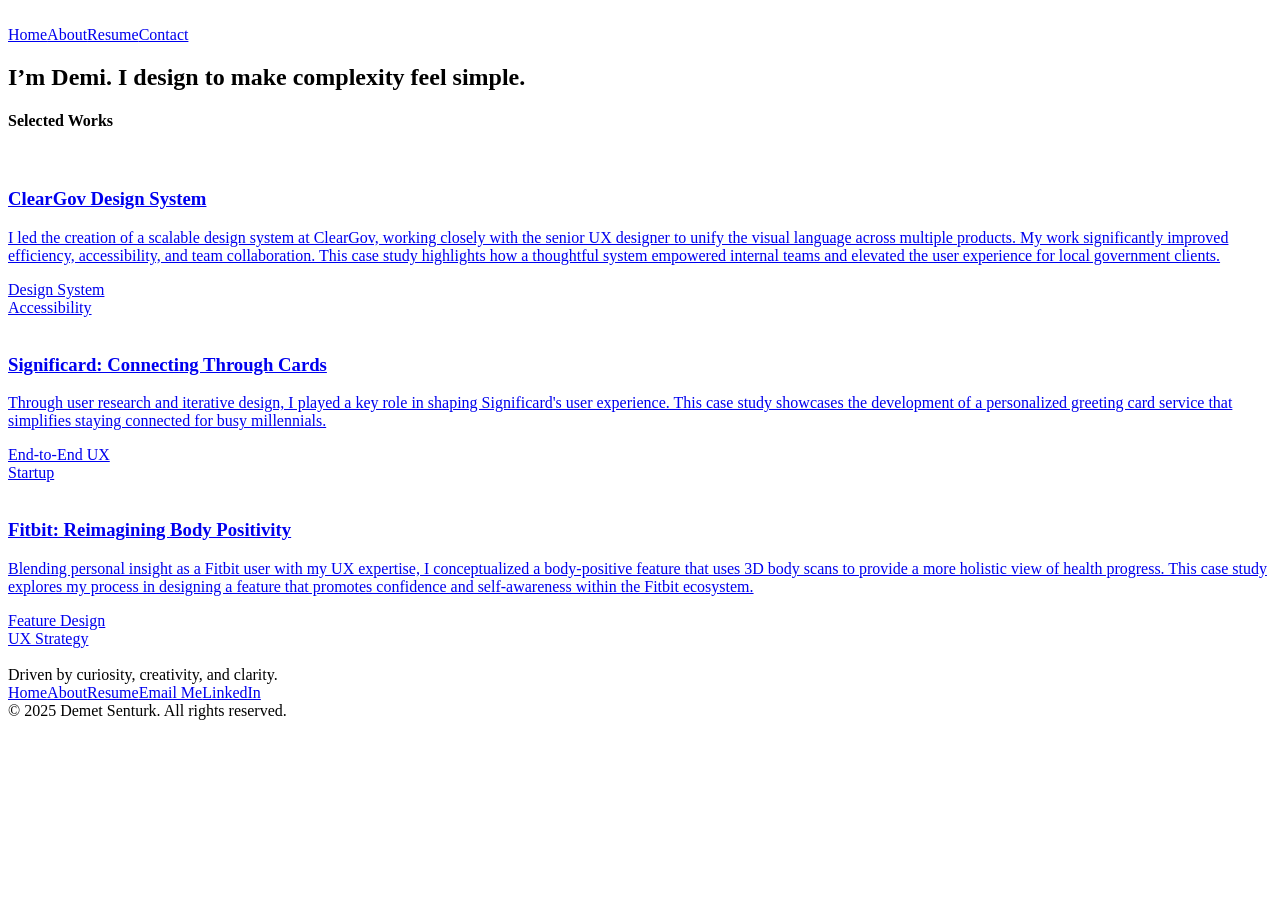
==== index.html @ 256a2747 "Add portfolio snapshot: index.html" ====
<!DOCTYPE html><!-- Last Published: Wed Aug 19 2026 21:52:26 GMT+0000 (Coordinated Universal Time) --><html data-wf-domain="www.demetsenturk.com" data-wf-page="66b943aa4126ee57e239d4a7" data-wf-site="66b943aa4126ee57e239d4a1"><head><meta charset="utf-8"/><link href="https://cdn.prod.website-files.com" rel="preconnect" crossorigin="anonymous"/><title>Demet Şentürk Larson</title><meta content="width=device-width, initial-scale=1" name="viewport"/><link href="https://cdn.prod.website-files.com/66b943aa4126ee57e239d4a1/css/demets-portfolio.webflow.shared.ddf93c09e.css" rel="stylesheet" type="text/css" integrity="sha384-3fk8Ce6UWEafJBMLkoInh1G9GXRKVi+tCqeckOFHGw0lxrvxKEciZpZtups+Lj/d" crossorigin="anonymous"/><link href="https://fonts.googleapis.com" rel="preconnect"/><link href="https://fonts.gstatic.com" rel="preconnect" crossorigin="anonymous"/><script src="https://ajax.googleapis.com/ajax/libs/webfont/1.6.26/webfont.js" type="text/javascript"></script><script type="text/javascript">WebFont.load({  google: {    families: ["Inter:300,400,500,600,700","Poppins:300,400,500,600,700"]  }});</script><script type="text/javascript">!function(o,c){var n=c.documentElement,t=" w-mod-";n.className+=t+"js",("ontouchstart"in o||o.DocumentTouch&&c instanceof DocumentTouch)&&(n.className+=t+"touch")}(window,document);</script><link href="https://cdn.prod.website-files.com/66b943aa4126ee57e239d4a1/68338636b5f30f1555f22169_favicon.svg" rel="shortcut icon" type="image/x-icon"/><link href="https://cdn.prod.website-files.com/66b943aa4126ee57e239d4a1/68482ac55f8d980998641155_webclip.svg" rel="apple-touch-icon"/></head><body><div data-animation="default" data-collapse="medium" data-duration="400" data-easing="ease" data-easing2="ease" role="banner" class="navbar w-nav"><div class="container navbar w-container"><a href="index.html" aria-current="page" class="brand w-nav-brand w--current"><img src="https://cdn.prod.website-files.com/66b943aa4126ee57e239d4a1/6831bd3e1b9b50ca9cbf24c8_logo.svg" loading="lazy" width="184" alt="" class="image-8"/></a><nav role="navigation" class="nav-menu w-nav-menu"><a href="index.html" aria-current="page" class="nav-link w-nav-link w--current">Home</a><a href="about-copy.html" class="nav-link w-nav-link">About</a><a href="https://cdn.prod.website-files.com/66b943aa4126ee57e239d4a1/68d553a8bcdb8ab0337ce8e2_DS%20Sept%20Resume%20(1).pdf" data-w-id="90046d95-818b-fc50-2798-cec4e68c316b" target="_blank" class="nav-link w-nav-link">Resume</a><a href="mailto:uxdemet@gmail.com" class="nav-link w-nav-link">Contact</a></nav><div class="menu-button w-nav-button"><div class="icon w-icon-nav-menu"></div></div></div></div><section class="section hero"><div class="w-layout-blockcontainer container w-container"><h1 class="heading">I’m Demi. I design to make complexity feel simple.</h1></div></section><section class="section"><div class="w-layout-blockcontainer container w-container"><h4 class="h4">Selected Works</h4></div><div class="w-layout-blockcontainer container w-container"><a href="cleargov-design-system.html" class="case-study-container w-inline-block"><img src="https://cdn.prod.website-files.com/66b943aa4126ee57e239d4a1/67a7a52e3b30b4a18ad9ec45_cleargovthumbnail.png" loading="lazy" width="459" sizes="(max-width: 479px) 100vw, 459px" alt="" srcset="https://cdn.prod.website-files.com/66b943aa4126ee57e239d4a1/67a7a52e3b30b4a18ad9ec45_cleargovthumbnail-p-500.png 500w, https://cdn.prod.website-files.com/66b943aa4126ee57e239d4a1/67a7a52e3b30b4a18ad9ec45_cleargovthumbnail-p-800.png 800w, https://cdn.prod.website-files.com/66b943aa4126ee57e239d4a1/67a7a52e3b30b4a18ad9ec45_cleargovthumbnail-p-1080.png 1080w, https://cdn.prod.website-files.com/66b943aa4126ee57e239d4a1/67a7a52e3b30b4a18ad9ec45_cleargovthumbnail-p-1600.png 1600w, https://cdn.prod.website-files.com/66b943aa4126ee57e239d4a1/67a7a52e3b30b4a18ad9ec45_cleargovthumbnail.png 1762w" class="image"/><div class="w-layout-blockcontainer case-study-text-container w-container"><h3 class="h3">ClearGov Design System</h3><p class="paragraph landing">I led the creation of a scalable design system at ClearGov, working closely with the senior UX designer to unify the visual language across multiple products. My work significantly improved efficiency, accessibility, and team collaboration. This case study highlights how a thoughtful system empowered internal teams and elevated the user experience for local government clients.</p><div class="w-layout-blockcontainer tag-container w-container"><div class="tag design-system">Design System</div><div class="tag accessibility">Accessibility</div></div></div></a></div><div class="w-layout-blockcontainer container w-container"><a href="significard.html" class="case-study-container w-inline-block"><img class="image" src="https://cdn.prod.website-files.com/66b943aa4126ee57e239d4a1/67a7a7f68edbe3b54d4e50fd_significard%20thumbnail.png" width="391" alt="" sizes="(max-width: 479px) 100vw, 391px" loading="lazy" srcset="https://cdn.prod.website-files.com/66b943aa4126ee57e239d4a1/67a7a7f68edbe3b54d4e50fd_significard%20thumbnail-p-500.png 500w, https://cdn.prod.website-files.com/66b943aa4126ee57e239d4a1/67a7a7f68edbe3b54d4e50fd_significard%20thumbnail-p-800.png 800w, https://cdn.prod.website-files.com/66b943aa4126ee57e239d4a1/67a7a7f68edbe3b54d4e50fd_significard%20thumbnail-p-1080.png 1080w, https://cdn.prod.website-files.com/66b943aa4126ee57e239d4a1/67a7a7f68edbe3b54d4e50fd_significard%20thumbnail-p-1600.png 1600w, https://cdn.prod.website-files.com/66b943aa4126ee57e239d4a1/67a7a7f68edbe3b54d4e50fd_significard%20thumbnail.png 1762w"/><div class="w-layout-blockcontainer case-study-text-container w-container"><h3 class="h3">Significard: Connecting Through Cards</h3><p class="paragraph landing">Through user research and iterative design, I played a key role in shaping Significard&#x27;s user experience. This case study showcases the development of a personalized greeting card service that simplifies staying connected for busy millennials.</p><div class="w-layout-blockcontainer tag-container w-container"><div class="tag end-to-end">End-to-End UX</div><div class="tag startup">Startup</div></div></div></a></div><div class="w-layout-blockcontainer container w-container"><a href="fitbit.html" class="case-study-container w-inline-block"><img src="https://cdn.prod.website-files.com/66b943aa4126ee57e239d4a1/67a7a7f5b1211c4e5de925d4_fitbit%20thumbnail.png" loading="lazy" width="373" sizes="(max-width: 479px) 100vw, 373px" alt="" srcset="https://cdn.prod.website-files.com/66b943aa4126ee57e239d4a1/67a7a7f5b1211c4e5de925d4_fitbit%20thumbnail-p-500.png 500w, https://cdn.prod.website-files.com/66b943aa4126ee57e239d4a1/67a7a7f5b1211c4e5de925d4_fitbit%20thumbnail-p-800.png 800w, https://cdn.prod.website-files.com/66b943aa4126ee57e239d4a1/67a7a7f5b1211c4e5de925d4_fitbit%20thumbnail-p-1080.png 1080w, https://cdn.prod.website-files.com/66b943aa4126ee57e239d4a1/67a7a7f5b1211c4e5de925d4_fitbit%20thumbnail-p-1600.png 1600w, https://cdn.prod.website-files.com/66b943aa4126ee57e239d4a1/67a7a7f5b1211c4e5de925d4_fitbit%20thumbnail.png 1762w" class="image"/><div class="w-layout-blockcontainer case-study-text-container w-container"><h3 class="h3">Fitbit: Reimagining Body Positivity</h3><p class="paragraph landing">Blending personal insight as a Fitbit user with my UX expertise, I conceptualized a body-positive feature that uses 3D body scans to provide a more holistic view of health progress. This case study explores my process in designing a feature that promotes confidence and self-awareness within the Fitbit ecosystem.</p><div class="w-layout-blockcontainer tag-container w-container"><div class="tag feature-design">Feature Design</div><div class="tag ux-strategy">UX Strategy</div></div></div></a></div></section><section class="footer"><div class="w-layout-blockcontainer container w-container"><div class="w-layout-blockcontainer footer-container w-container"><div class="w-layout-blockcontainer blurb w-container"><img src="https://cdn.prod.website-files.com/66b943aa4126ee57e239d4a1/66be5fd8cb3d9194c274fd57_DEMET%20S%CC%A7ENTU%CC%88RK.svg" loading="lazy" alt="" class="image-2"/></div></div><div class="text-block-6">Driven by curiosity, creativity, and clarity.</div><div class="w-layout-blockcontainer all-rights-reserved-container w-container"><div class="w-layout-blockcontainer link-container w-container"><a href="index.html" aria-current="page" class="footer-link w--current">Home</a><a href="about-copy.html" class="footer-link">About</a><a href="https://drive.google.com/file/d/1F6TLCjB-dOoDtXdV5XCMhqWifZvKCyQM/view" class="footer-link">Resume</a><a href="mailto:larsenturk@gmail.com" class="footer-link">Email Me</a><a href="https://www.linkedin.com/in/demetsentvrk/" target="_blank" class="footer-link">LinkedIn</a></div><div class="text-block-2">© 2025 Demet Senturk. All rights reserved.</div></div></div></section><script src="https://d3e54v103j8qbb.cloudfront.net/js/jquery-3.5.1.min.dc5e7f18c8.js?site=66b943aa4126ee57e239d4a1" type="text/javascript" integrity="sha256-9/aliU8dGd2tb6OSsuzixeV4y/faTqgFtohetphbbj0=" crossorigin="anonymous"></script><script src="https://cdn.prod.website-files.com/66b943aa4126ee57e239d4a1/js/webflow.schunk.36b8fb49256177c8.js" type="text/javascript" integrity="sha384-4abIlA5/v7XaW1HMXKBgnUuhnjBYJ/Z9C1OSg4OhmVw9O3QeHJ/qJqFBERCDPv7G" crossorigin="anonymous"></script><script src="https://cdn.prod.website-files.com/66b943aa4126ee57e239d4a1/js/webflow.schunk.43666a3033c4217a.js" type="text/javascript" integrity="sha384-5JCW52ASTevCslVIBDC1yMYu48RFBLFesk4WtMGursEkdeoHSE8wnVepJNi3j7om" crossorigin="anonymous"></script><script src="https://cdn.prod.website-files.com/66b943aa4126ee57e239d4a1/js/webflow.4ac485bf.9589ea8fd062a46a.js" type="text/javascript" integrity="sha384-8wDLzqZ4f9osY8WRPOQ1OLV5rz3qVqtoOwT5nn+9OqPQZmNUC/AF/cuGgaIOslzx" crossorigin="anonymous"></script></body></html>
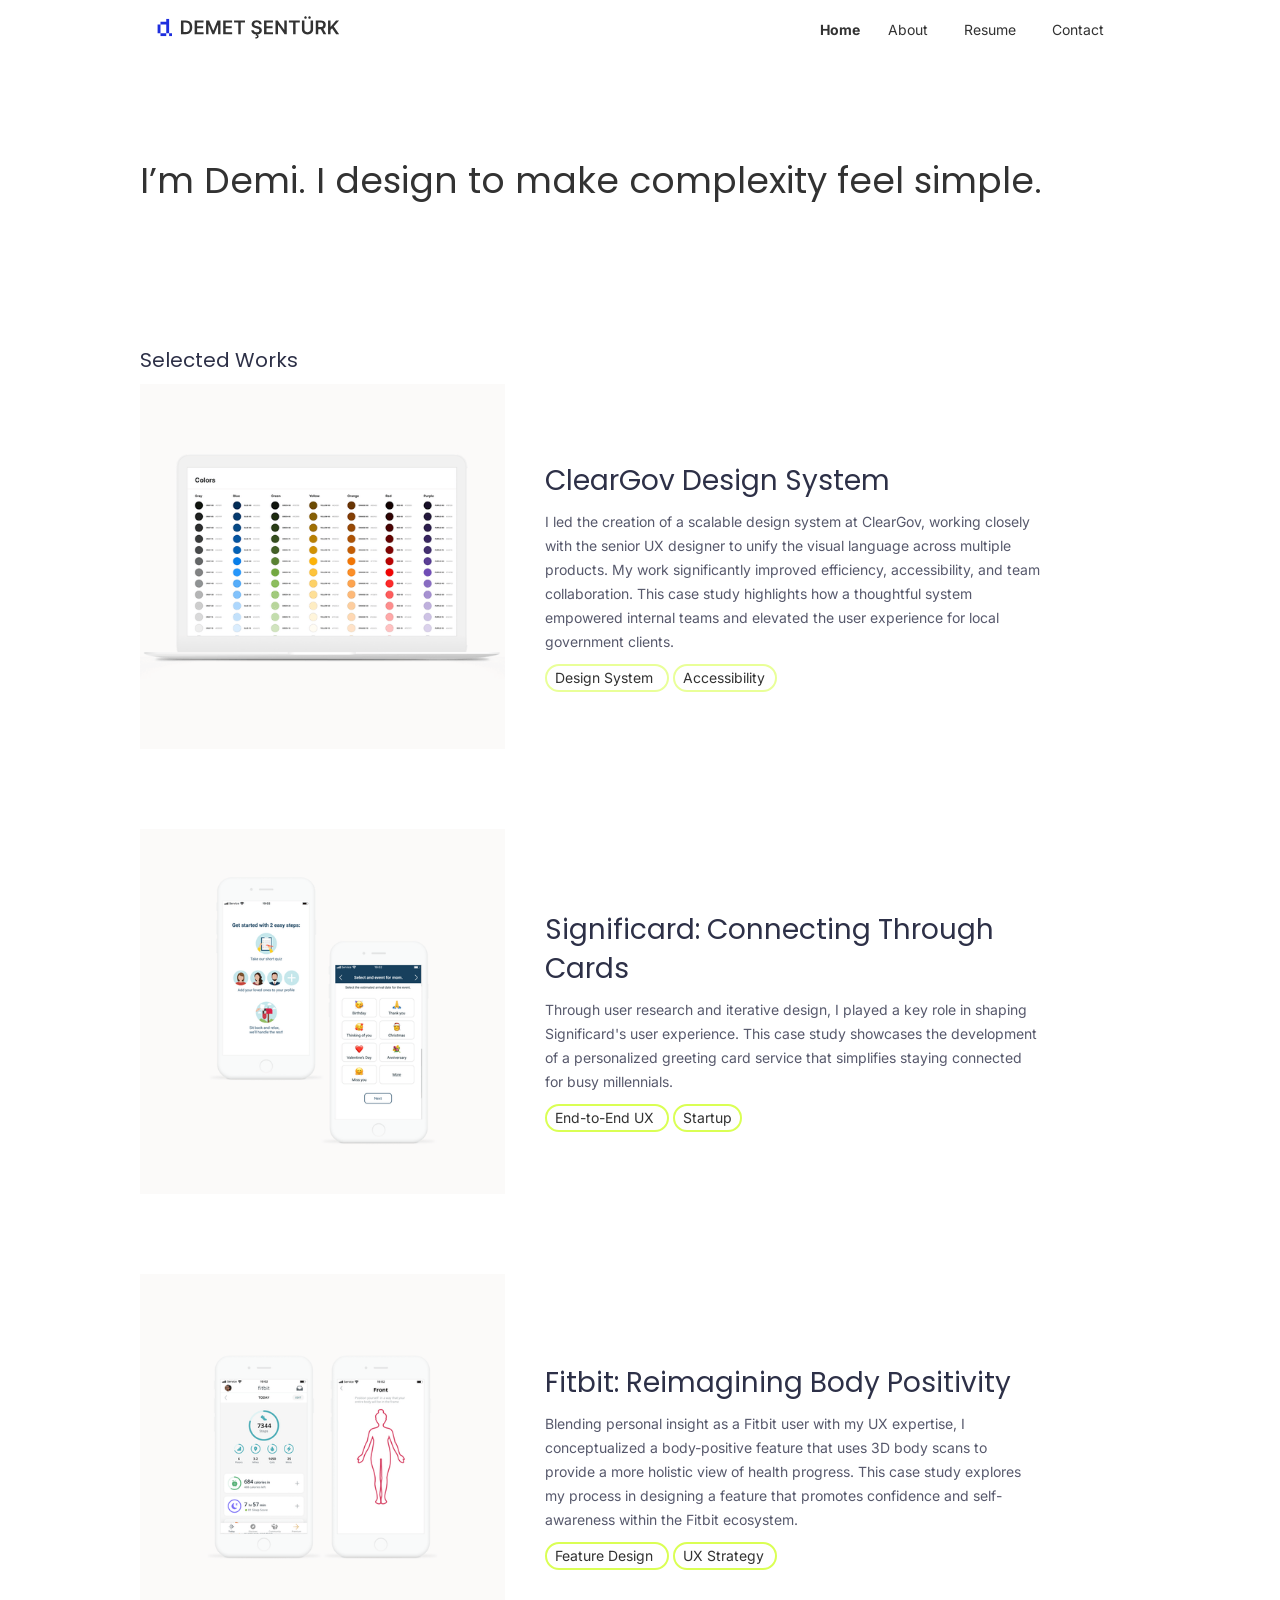
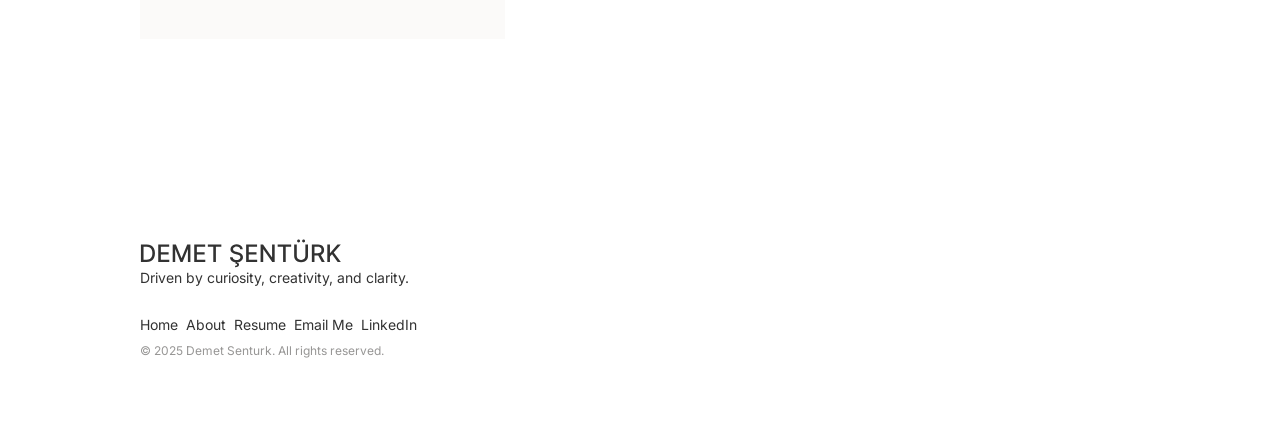
==== commit 1f660cac: "Store portfolio assets in repository" ====
--- a/index.html
+++ b/index.html
@@ -1 +1 @@
-<!DOCTYPE html><!-- Last Published: Wed Aug 19 2026 21:52:26 GMT+0000 (Coordinated Universal Time) --><html data-wf-domain="www.demetsenturk.com" data-wf-page="66b943aa4126ee57e239d4a7" data-wf-site="66b943aa4126ee57e239d4a1"><head><meta charset="utf-8"/><link href="https://cdn.prod.website-files.com" rel="preconnect" crossorigin="anonymous"/><title>Demet Şentürk Larson</title><meta content="width=device-width, initial-scale=1" name="viewport"/><link href="https://cdn.prod.website-files.com/66b943aa4126ee57e239d4a1/css/demets-portfolio.webflow.shared.ddf93c09e.css" rel="stylesheet" type="text/css" integrity="sha384-3fk8Ce6UWEafJBMLkoInh1G9GXRKVi+tCqeckOFHGw0lxrvxKEciZpZtups+Lj/d" crossorigin="anonymous"/><link href="https://fonts.googleapis.com" rel="preconnect"/><link href="https://fonts.gstatic.com" rel="preconnect" crossorigin="anonymous"/><script src="https://ajax.googleapis.com/ajax/libs/webfont/1.6.26/webfont.js" type="text/javascript"></script><script type="text/javascript">WebFont.load({  google: {    families: ["Inter:300,400,500,600,700","Poppins:300,400,500,600,700"]  }});</script><script type="text/javascript">!function(o,c){var n=c.documentElement,t=" w-mod-";n.className+=t+"js",("ontouchstart"in o||o.DocumentTouch&&c instanceof DocumentTouch)&&(n.className+=t+"touch")}(window,document);</script><link href="https://cdn.prod.website-files.com/66b943aa4126ee57e239d4a1/68338636b5f30f1555f22169_favicon.svg" rel="shortcut icon" type="image/x-icon"/><link href="https://cdn.prod.website-files.com/66b943aa4126ee57e239d4a1/68482ac55f8d980998641155_webclip.svg" rel="apple-touch-icon"/></head><body><div data-animation="default" data-collapse="medium" data-duration="400" data-easing="ease" data-easing2="ease" role="banner" class="navbar w-nav"><div class="container navbar w-container"><a href="index.html" aria-current="page" class="brand w-nav-brand w--current"><img src="https://cdn.prod.website-files.com/66b943aa4126ee57e239d4a1/6831bd3e1b9b50ca9cbf24c8_logo.svg" loading="lazy" width="184" alt="" class="image-8"/></a><nav role="navigation" class="nav-menu w-nav-menu"><a href="index.html" aria-current="page" class="nav-link w-nav-link w--current">Home</a><a href="about-copy.html" class="nav-link w-nav-link">About</a><a href="https://cdn.prod.website-files.com/66b943aa4126ee57e239d4a1/68d553a8bcdb8ab0337ce8e2_DS%20Sept%20Resume%20(1).pdf" data-w-id="90046d95-818b-fc50-2798-cec4e68c316b" target="_blank" class="nav-link w-nav-link">Resume</a><a href="mailto:uxdemet@gmail.com" class="nav-link w-nav-link">Contact</a></nav><div class="menu-button w-nav-button"><div class="icon w-icon-nav-menu"></div></div></div></div><section class="section hero"><div class="w-layout-blockcontainer container w-container"><h1 class="heading">I’m Demi. I design to make complexity feel simple.</h1></div></section><section class="section"><div class="w-layout-blockcontainer container w-container"><h4 class="h4">Selected Works</h4></div><div class="w-layout-blockcontainer container w-container"><a href="cleargov-design-system.html" class="case-study-container w-inline-block"><img src="https://cdn.prod.website-files.com/66b943aa4126ee57e239d4a1/67a7a52e3b30b4a18ad9ec45_cleargovthumbnail.png" loading="lazy" width="459" sizes="(max-width: 479px) 100vw, 459px" alt="" srcset="https://cdn.prod.website-files.com/66b943aa4126ee57e239d4a1/67a7a52e3b30b4a18ad9ec45_cleargovthumbnail-p-500.png 500w, https://cdn.prod.website-files.com/66b943aa4126ee57e239d4a1/67a7a52e3b30b4a18ad9ec45_cleargovthumbnail-p-800.png 800w, https://cdn.prod.website-files.com/66b943aa4126ee57e239d4a1/67a7a52e3b30b4a18ad9ec45_cleargovthumbnail-p-1080.png 1080w, https://cdn.prod.website-files.com/66b943aa4126ee57e239d4a1/67a7a52e3b30b4a18ad9ec45_cleargovthumbnail-p-1600.png 1600w, https://cdn.prod.website-files.com/66b943aa4126ee57e239d4a1/67a7a52e3b30b4a18ad9ec45_cleargovthumbnail.png 1762w" class="image"/><div class="w-layout-blockcontainer case-study-text-container w-container"><h3 class="h3">ClearGov Design System</h3><p class="paragraph landing">I led the creation of a scalable design system at ClearGov, working closely with the senior UX designer to unify the visual language across multiple products. My work significantly improved efficiency, accessibility, and team collaboration. This case study highlights how a thoughtful system empowered internal teams and elevated the user experience for local government clients.</p><div class="w-layout-blockcontainer tag-container w-container"><div class="tag design-system">Design System</div><div class="tag accessibility">Accessibility</div></div></div></a></div><div class="w-layout-blockcontainer container w-container"><a href="significard.html" class="case-study-container w-inline-block"><img class="image" src="https://cdn.prod.website-files.com/66b943aa4126ee57e239d4a1/67a7a7f68edbe3b54d4e50fd_significard%20thumbnail.png" width="391" alt="" sizes="(max-width: 479px) 100vw, 391px" loading="lazy" srcset="https://cdn.prod.website-files.com/66b943aa4126ee57e239d4a1/67a7a7f68edbe3b54d4e50fd_significard%20thumbnail-p-500.png 500w, https://cdn.prod.website-files.com/66b943aa4126ee57e239d4a1/67a7a7f68edbe3b54d4e50fd_significard%20thumbnail-p-800.png 800w, https://cdn.prod.website-files.com/66b943aa4126ee57e239d4a1/67a7a7f68edbe3b54d4e50fd_significard%20thumbnail-p-1080.png 1080w, https://cdn.prod.website-files.com/66b943aa4126ee57e239d4a1/67a7a7f68edbe3b54d4e50fd_significard%20thumbnail-p-1600.png 1600w, https://cdn.prod.website-files.com/66b943aa4126ee57e239d4a1/67a7a7f68edbe3b54d4e50fd_significard%20thumbnail.png 1762w"/><div class="w-layout-blockcontainer case-study-text-container w-container"><h3 class="h3">Significard: Connecting Through Cards</h3><p class="paragraph landing">Through user research and iterative design, I played a key role in shaping Significard&#x27;s user experience. This case study showcases the development of a personalized greeting card service that simplifies staying connected for busy millennials.</p><div class="w-layout-blockcontainer tag-container w-container"><div class="tag end-to-end">End-to-End UX</div><div class="tag startup">Startup</div></div></div></a></div><div class="w-layout-blockcontainer container w-container"><a href="fitbit.html" class="case-study-container w-inline-block"><img src="https://cdn.prod.website-files.com/66b943aa4126ee57e239d4a1/67a7a7f5b1211c4e5de925d4_fitbit%20thumbnail.png" loading="lazy" width="373" sizes="(max-width: 479px) 100vw, 373px" alt="" srcset="https://cdn.prod.website-files.com/66b943aa4126ee57e239d4a1/67a7a7f5b1211c4e5de925d4_fitbit%20thumbnail-p-500.png 500w, https://cdn.prod.website-files.com/66b943aa4126ee57e239d4a1/67a7a7f5b1211c4e5de925d4_fitbit%20thumbnail-p-800.png 800w, https://cdn.prod.website-files.com/66b943aa4126ee57e239d4a1/67a7a7f5b1211c4e5de925d4_fitbit%20thumbnail-p-1080.png 1080w, https://cdn.prod.website-files.com/66b943aa4126ee57e239d4a1/67a7a7f5b1211c4e5de925d4_fitbit%20thumbnail-p-1600.png 1600w, https://cdn.prod.website-files.com/66b943aa4126ee57e239d4a1/67a7a7f5b1211c4e5de925d4_fitbit%20thumbnail.png 1762w" class="image"/><div class="w-layout-blockcontainer case-study-text-container w-container"><h3 class="h3">Fitbit: Reimagining Body Positivity</h3><p class="paragraph landing">Blending personal insight as a Fitbit user with my UX expertise, I conceptualized a body-positive feature that uses 3D body scans to provide a more holistic view of health progress. This case study explores my process in designing a feature that promotes confidence and self-awareness within the Fitbit ecosystem.</p><div class="w-layout-blockcontainer tag-container w-container"><div class="tag feature-design">Feature Design</div><div class="tag ux-strategy">UX Strategy</div></div></div></a></div></section><section class="footer"><div class="w-layout-blockcontainer container w-container"><div class="w-layout-blockcontainer footer-container w-container"><div class="w-layout-blockcontainer blurb w-container"><img src="https://cdn.prod.website-files.com/66b943aa4126ee57e239d4a1/66be5fd8cb3d9194c274fd57_DEMET%20S%CC%A7ENTU%CC%88RK.svg" loading="lazy" alt="" class="image-2"/></div></div><div class="text-block-6">Driven by curiosity, creativity, and clarity.</div><div class="w-layout-blockcontainer all-rights-reserved-container w-container"><div class="w-layout-blockcontainer link-container w-container"><a href="index.html" aria-current="page" class="footer-link w--current">Home</a><a href="about-copy.html" class="footer-link">About</a><a href="https://drive.google.com/file/d/1F6TLCjB-dOoDtXdV5XCMhqWifZvKCyQM/view" class="footer-link">Resume</a><a href="mailto:larsenturk@gmail.com" class="footer-link">Email Me</a><a href="https://www.linkedin.com/in/demetsentvrk/" target="_blank" class="footer-link">LinkedIn</a></div><div class="text-block-2">© 2025 Demet Senturk. All rights reserved.</div></div></div></section><script src="https://d3e54v103j8qbb.cloudfront.net/js/jquery-3.5.1.min.dc5e7f18c8.js?site=66b943aa4126ee57e239d4a1" type="text/javascript" integrity="sha256-9/aliU8dGd2tb6OSsuzixeV4y/faTqgFtohetphbbj0=" crossorigin="anonymous"></script><script src="https://cdn.prod.website-files.com/66b943aa4126ee57e239d4a1/js/webflow.schunk.36b8fb49256177c8.js" type="text/javascript" integrity="sha384-4abIlA5/v7XaW1HMXKBgnUuhnjBYJ/Z9C1OSg4OhmVw9O3QeHJ/qJqFBERCDPv7G" crossorigin="anonymous"></script><script src="https://cdn.prod.website-files.com/66b943aa4126ee57e239d4a1/js/webflow.schunk.43666a3033c4217a.js" type="text/javascript" integrity="sha384-5JCW52ASTevCslVIBDC1yMYu48RFBLFesk4WtMGursEkdeoHSE8wnVepJNi3j7om" crossorigin="anonymous"></script><script src="https://cdn.prod.website-files.com/66b943aa4126ee57e239d4a1/js/webflow.4ac485bf.9589ea8fd062a46a.js" type="text/javascript" integrity="sha384-8wDLzqZ4f9osY8WRPOQ1OLV5rz3qVqtoOwT5nn+9OqPQZmNUC/AF/cuGgaIOslzx" crossorigin="anonymous"></script></body></html>+<!DOCTYPE html><!-- Last Published: Wed Aug 19 2026 21:52:26 GMT+0000 (Coordinated Universal Time) --><html data-wf-domain="www.demetsenturk.com" data-wf-page="66b943aa4126ee57e239d4a7" data-wf-site="66b943aa4126ee57e239d4a1"><head><meta charset="utf-8"/><title>Demet Şentürk Larson</title><meta content="width=device-width, initial-scale=1" name="viewport"/><link href="assets/webflow/81070a9b6ba3-demets-portfolio.webflow.shared.ddf93c09e.css" rel="stylesheet" type="text/css" integrity="sha384-3fk8Ce6UWEafJBMLkoInh1G9GXRKVi+tCqeckOFHGw0lxrvxKEciZpZtups+Lj/d" crossorigin="anonymous"/><link href="https://fonts.googleapis.com" rel="preconnect"/><link href="https://fonts.gstatic.com" rel="preconnect" crossorigin="anonymous"/><script src="assets/webflow/012e56dad079-webfont.js" type="text/javascript"></script><script type="text/javascript">WebFont.load({  google: {    families: ["Inter:300,400,500,600,700","Poppins:300,400,500,600,700"]  }});</script><script type="text/javascript">!function(o,c){var n=c.documentElement,t=" w-mod-";n.className+=t+"js",("ontouchstart"in o||o.DocumentTouch&&c instanceof DocumentTouch)&&(n.className+=t+"touch")}(window,document);</script><link href="assets/webflow/2ac6c2444369-68338636b5f30f1555f22169_favicon.svg" rel="shortcut icon" type="image/x-icon"/><link href="assets/webflow/5320d60d0db7-68482ac55f8d980998641155_webclip.svg" rel="apple-touch-icon"/></head><body><div data-animation="default" data-collapse="medium" data-duration="400" data-easing="ease" data-easing2="ease" role="banner" class="navbar w-nav"><div class="container navbar w-container"><a href="index.html" aria-current="page" class="brand w-nav-brand w--current"><img src="assets/webflow/44c9ddb413b6-6831bd3e1b9b50ca9cbf24c8_logo.svg" loading="lazy" width="184" alt="" class="image-8"/></a><nav role="navigation" class="nav-menu w-nav-menu"><a href="index.html" aria-current="page" class="nav-link w-nav-link w--current">Home</a><a href="about.html" class="nav-link w-nav-link">About</a><a href="assets/webflow/c73fffb1cc0b-68d553a8bcdb8ab0337ce8e2_DS_Sept_Resume__1_.pdf" data-w-id="90046d95-818b-fc50-2798-cec4e68c316b" target="_blank" class="nav-link w-nav-link">Resume</a><a href="mailto:uxdemet@gmail.com" class="nav-link w-nav-link">Contact</a></nav><div class="menu-button w-nav-button"><div class="icon w-icon-nav-menu"></div></div></div></div><section class="section hero"><div class="w-layout-blockcontainer container w-container"><h1 class="heading">I’m Demi. I design to make complexity feel simple.</h1></div></section><section class="section"><div class="w-layout-blockcontainer container w-container"><h4 class="h4">Selected Works</h4></div><div class="w-layout-blockcontainer container w-container"><a href="cleargov-design-system.html" class="case-study-container w-inline-block"><img src="assets/webflow/a8fd4f9d0070-67a7a52e3b30b4a18ad9ec45_cleargovthumbnail.png" loading="lazy" width="459" sizes="(max-width: 479px) 100vw, 459px" alt="" srcset="assets/webflow/66cca7976c17-67a7a52e3b30b4a18ad9ec45_cleargovthumbnail-p-500.png 500w, assets/webflow/e31a9e08735c-67a7a52e3b30b4a18ad9ec45_cleargovthumbnail-p-800.png 800w, assets/webflow/6ad4d6bcec60-67a7a52e3b30b4a18ad9ec45_cleargovthumbnail-p-1080.png 1080w, assets/webflow/1e44fc1ed907-67a7a52e3b30b4a18ad9ec45_cleargovthumbnail-p-1600.png 1600w, assets/webflow/a8fd4f9d0070-67a7a52e3b30b4a18ad9ec45_cleargovthumbnail.png 1762w" class="image"/><div class="w-layout-blockcontainer case-study-text-container w-container"><h3 class="h3">ClearGov Design System</h3><p class="paragraph landing">I led the creation of a scalable design system at ClearGov, working closely with the senior UX designer to unify the visual language across multiple products. My work significantly improved efficiency, accessibility, and team collaboration. This case study highlights how a thoughtful system empowered internal teams and elevated the user experience for local government clients.</p><div class="w-layout-blockcontainer tag-container w-container"><div class="tag design-system">Design System</div><div class="tag accessibility">Accessibility</div></div></div></a></div><div class="w-layout-blockcontainer container w-container"><a href="significard.html" class="case-study-container w-inline-block"><img class="image" src="assets/webflow/e2696f53136f-67a7a7f68edbe3b54d4e50fd_significard_thumbnail.png" width="391" alt="" sizes="(max-width: 479px) 100vw, 391px" loading="lazy" srcset="assets/webflow/9602edc93f05-67a7a7f68edbe3b54d4e50fd_significard_thumbnail-p-500.png 500w, assets/webflow/11eab7d55357-67a7a7f68edbe3b54d4e50fd_significard_thumbnail-p-800.png 800w, assets/webflow/7030658c6751-67a7a7f68edbe3b54d4e50fd_significard_thumbnail-p-1080.png 1080w, assets/webflow/be464b514cb6-67a7a7f68edbe3b54d4e50fd_significard_thumbnail-p-1600.png 1600w, assets/webflow/e2696f53136f-67a7a7f68edbe3b54d4e50fd_significard_thumbnail.png 1762w"/><div class="w-layout-blockcontainer case-study-text-container w-container"><h3 class="h3">Significard: Connecting Through Cards</h3><p class="paragraph landing">Through user research and iterative design, I played a key role in shaping Significard&#x27;s user experience. This case study showcases the development of a personalized greeting card service that simplifies staying connected for busy millennials.</p><div class="w-layout-blockcontainer tag-container w-container"><div class="tag end-to-end">End-to-End UX</div><div class="tag startup">Startup</div></div></div></a></div><div class="w-layout-blockcontainer container w-container"><a href="fitbit.html" class="case-study-container w-inline-block"><img src="assets/webflow/10534e27f2e8-67a7a7f5b1211c4e5de925d4_fitbit_thumbnail.png" loading="lazy" width="373" sizes="(max-width: 479px) 100vw, 373px" alt="" srcset="assets/webflow/b75b616548fe-67a7a7f5b1211c4e5de925d4_fitbit_thumbnail-p-500.png 500w, assets/webflow/4d0a65edee30-67a7a7f5b1211c4e5de925d4_fitbit_thumbnail-p-800.png 800w, assets/webflow/d1696666a137-67a7a7f5b1211c4e5de925d4_fitbit_thumbnail-p-1080.png 1080w, assets/webflow/71524664d8ac-67a7a7f5b1211c4e5de925d4_fitbit_thumbnail-p-1600.png 1600w, assets/webflow/10534e27f2e8-67a7a7f5b1211c4e5de925d4_fitbit_thumbnail.png 1762w" class="image"/><div class="w-layout-blockcontainer case-study-text-container w-container"><h3 class="h3">Fitbit: Reimagining Body Positivity</h3><p class="paragraph landing">Blending personal insight as a Fitbit user with my UX expertise, I conceptualized a body-positive feature that uses 3D body scans to provide a more holistic view of health progress. This case study explores my process in designing a feature that promotes confidence and self-awareness within the Fitbit ecosystem.</p><div class="w-layout-blockcontainer tag-container w-container"><div class="tag feature-design">Feature Design</div><div class="tag ux-strategy">UX Strategy</div></div></div></a></div></section><section class="footer"><div class="w-layout-blockcontainer container w-container"><div class="w-layout-blockcontainer footer-container w-container"><div class="w-layout-blockcontainer blurb w-container"><img src="assets/webflow/053ed4069dc9-66be5fd8cb3d9194c274fd57_DEMET_S_ENTU_RK.svg" loading="lazy" alt="" class="image-2"/></div></div><div class="text-block-6">Driven by curiosity, creativity, and clarity.</div><div class="w-layout-blockcontainer all-rights-reserved-container w-container"><div class="w-layout-blockcontainer link-container w-container"><a href="index.html" aria-current="page" class="footer-link w--current">Home</a><a href="about.html" class="footer-link">About</a><a href="https://drive.google.com/file/d/1F6TLCjB-dOoDtXdV5XCMhqWifZvKCyQM/view" class="footer-link">Resume</a><a href="mailto:larsenturk@gmail.com" class="footer-link">Email Me</a><a href="https://www.linkedin.com/in/demetsentvrk/" target="_blank" class="footer-link">LinkedIn</a></div><div class="text-block-2">© 2025 Demet Senturk. All rights reserved.</div></div></div></section><script src="assets/webflow/5cbcb7941aad-jquery-3.5.1.min.dc5e7f18c8.js" type="text/javascript" integrity="sha256-9/aliU8dGd2tb6OSsuzixeV4y/faTqgFtohetphbbj0=" crossorigin="anonymous"></script><script src="assets/webflow/92a4c17e8468-webflow.schunk.36b8fb49256177c8.js" type="text/javascript" integrity="sha384-4abIlA5/v7XaW1HMXKBgnUuhnjBYJ/Z9C1OSg4OhmVw9O3QeHJ/qJqFBERCDPv7G" crossorigin="anonymous"></script><script src="assets/webflow/4f212a5acc61-webflow.schunk.43666a3033c4217a.js" type="text/javascript" integrity="sha384-5JCW52ASTevCslVIBDC1yMYu48RFBLFesk4WtMGursEkdeoHSE8wnVepJNi3j7om" crossorigin="anonymous"></script><script src="assets/webflow/95aad2cfc9ea-webflow.4ac485bf.9589ea8fd062a46a.js" type="text/javascript" integrity="sha384-8wDLzqZ4f9osY8WRPOQ1OLV5rz3qVqtoOwT5nn+9OqPQZmNUC/AF/cuGgaIOslzx" crossorigin="anonymous"></script></body></html>
--- a/assets/webflow/81070a9b6ba3-demets-portfolio.webflow.shared.ddf93c09e.css
+++ b/assets/webflow/81070a9b6ba3-demets-portfolio.webflow.shared.ddf93c09e.css
@@ -0,0 +1,3392 @@
+html {
+  -webkit-text-size-adjust: 100%;
+  -ms-text-size-adjust: 100%;
+  font-family: sans-serif;
+}
+
+body {
+  margin: 0;
+}
+
+article, aside, details, figcaption, figure, footer, header, hgroup, main, menu, nav, section, summary {
+  display: block;
+}
+
+audio, canvas, progress, video {
+  vertical-align: baseline;
+  display: inline-block;
+}
+
+audio:not([controls]) {
+  height: 0;
+  display: none;
+}
+
+[hidden], template {
+  display: none;
+}
+
+a {
+  background-color: #0000;
+}
+
+a:active, a:hover {
+  outline: 0;
+}
+
+abbr[title] {
+  border-bottom: 1px dotted;
+}
+
+b, strong {
+  font-weight: bold;
+}
+
+dfn {
+  font-style: italic;
+}
+
+h1 {
+  margin: .67em 0;
+  font-size: 2em;
+}
+
+mark {
+  color: #000;
+  background: #ff0;
+}
+
+small {
+  font-size: 80%;
+}
+
+sub, sup {
+  vertical-align: baseline;
+  font-size: 75%;
+  line-height: 0;
+  position: relative;
+}
+
+sup {
+  top: -.5em;
+}
+
+sub {
+  bottom: -.25em;
+}
+
+img {
+  border: 0;
+}
+
+svg:not(:root) {
+  overflow: hidden;
+}
+
+hr {
+  box-sizing: content-box;
+  height: 0;
+}
+
+pre {
+  overflow: auto;
+}
+
+code, kbd, pre, samp {
+  font-family: monospace;
+  font-size: 1em;
+}
+
+button, input, optgroup, select, textarea {
+  color: inherit;
+  font: inherit;
+  margin: 0;
+}
+
+button {
+  overflow: visible;
+}
+
+button, select {
+  text-transform: none;
+}
+
+button, html input[type="button"], input[type="reset"] {
+  -webkit-appearance: button;
+  cursor: pointer;
+}
+
+button[disabled], html input[disabled] {
+  cursor: default;
+}
+
+button::-moz-focus-inner, input::-moz-focus-inner {
+  border: 0;
+  padding: 0;
+}
+
+input {
+  line-height: normal;
+}
+
+input[type="checkbox"], input[type="radio"] {
+  box-sizing: border-box;
+  padding: 0;
+}
+
+input[type="number"]::-webkit-inner-spin-button, input[type="number"]::-webkit-outer-spin-button {
+  height: auto;
+}
+
+input[type="search"] {
+  -webkit-appearance: none;
+}
+
+input[type="search"]::-webkit-search-cancel-button, input[type="search"]::-webkit-search-decoration {
+  -webkit-appearance: none;
+}
+
+legend {
+  border: 0;
+  padding: 0;
+}
+
+textarea {
+  overflow: auto;
+}
+
+optgroup {
+  font-weight: bold;
+}
+
+table {
+  border-collapse: collapse;
+  border-spacing: 0;
+}
+
+td, th {
+  padding: 0;
+}
+
+@font-face {
+  font-family: webflow-icons;
+  src: url("[data-uri]") format("truetype");
+  font-weight: normal;
+  font-style: normal;
+}
+
+[class^="w-icon-"], [class*=" w-icon-"] {
+  speak: none;
+  font-variant: normal;
+  text-transform: none;
+  -webkit-font-smoothing: antialiased;
+  -moz-osx-font-smoothing: grayscale;
+  font-style: normal;
+  font-weight: normal;
+  line-height: 1;
+  font-family: webflow-icons !important;
+}
+
+.w-icon-slider-right:before {
+  content: "";
+}
+
+.w-icon-slider-left:before {
+  content: "";
+}
+
+.w-icon-nav-menu:before {
+  content: "";
+}
+
+.w-icon-arrow-down:before, .w-icon-dropdown-toggle:before {
+  content: "";
+}
+
+.w-icon-file-upload-remove:before {
+  content: "";
+}
+
+.w-icon-file-upload-icon:before {
+  content: "";
+}
+
+* {
+  box-sizing: border-box;
+}
+
+html {
+  height: 100%;
+}
+
+body {
+  color: #333;
+  background-color: #fff;
+  min-height: 100%;
+  margin: 0;
+  font-family: Arial, sans-serif;
+  font-size: 14px;
+  line-height: 20px;
+}
+
+img {
+  vertical-align: middle;
+  max-width: 100%;
+  display: inline-block;
+}
+
+html.w-mod-touch * {
+  background-attachment: scroll !important;
+}
+
+.w-block {
+  display: block;
+}
+
+.w-inline-block {
+  max-width: 100%;
+  display: inline-block;
+}
+
+.w-clearfix:before, .w-clearfix:after {
+  content: " ";
+  grid-area: 1 / 1 / 2 / 2;
+  display: table;
+}
+
+.w-clearfix:after {
+  clear: both;
+}
+
+.w-hidden {
+  display: none;
+}
+
+.w-button {
+  color: #fff;
+  line-height: inherit;
+  cursor: pointer;
+  background-color: #3898ec;
+  border: 0;
+  border-radius: 0;
+  padding: 9px 15px;
+  text-decoration: none;
+  display: inline-block;
+}
+
+input.w-button {
+  -webkit-appearance: button;
+}
+
+:where(button.w-popover-trigger) {
+  color: inherit;
+  cursor: pointer;
+  font: inherit;
+  line-height: inherit;
+  text-align: inherit;
+  -webkit-text-decoration: inherit;
+  text-decoration: inherit;
+  background-color: #0000;
+  border: 0;
+  margin: 0;
+  padding: 0;
+}
+
+.w-popover {
+  color: inherit;
+  position-anchor: auto;
+  position-area: top center;
+  background-color: #0000;
+  border: 0;
+  margin: 8px;
+  padding: 0;
+  position: fixed;
+  inset: auto;
+  overflow: visible;
+}
+
+.w-popover[popover]:not(:popover-open) {
+  display: none;
+}
+
+html[data-w-dynpage] [data-w-cloak] {
+  color: #0000 !important;
+}
+
+.w-code-block {
+  margin: unset;
+}
+
+pre.w-code-block code {
+  all: inherit;
+}
+
+pre.w-code-block code > span {
+  display: block !important;
+}
+
+.w-optimization {
+  display: contents;
+}
+
+.w-webflow-badge, .w-webflow-badge > img {
+  box-sizing: unset;
+  width: unset;
+  height: unset;
+  max-height: unset;
+  max-width: unset;
+  min-height: unset;
+  min-width: unset;
+  margin: unset;
+  padding: unset;
+  float: unset;
+  clear: unset;
+  border: unset;
+  border-radius: unset;
+  background: unset;
+  background-image: unset;
+  background-position: unset;
+  background-size: unset;
+  background-repeat: unset;
+  background-origin: unset;
+  background-clip: unset;
+  background-attachment: unset;
+  background-color: unset;
+  box-shadow: unset;
+  transform: unset;
+  direction: unset;
+  font-family: unset;
+  font-weight: unset;
+  color: unset;
+  font-size: unset;
+  line-height: unset;
+  font-style: unset;
+  font-variant: unset;
+  text-align: unset;
+  letter-spacing: unset;
+  -webkit-text-decoration: unset;
+  text-decoration: unset;
+  text-indent: unset;
+  text-transform: unset;
+  list-style-type: unset;
+  text-shadow: unset;
+  vertical-align: unset;
+  cursor: unset;
+  white-space: unset;
+  word-break: unset;
+  word-spacing: unset;
+  word-wrap: unset;
+  transition: unset;
+}
+
+.w-webflow-badge {
+  white-space: nowrap;
+  cursor: pointer;
+  box-shadow: 0 0 0 1px #0000001a, 0 1px 3px #0000001a;
+  visibility: visible !important;
+  opacity: 1 !important;
+  z-index: 2147483647 !important;
+  color: #aaadb0 !important;
+  width: auto !important;
+  height: auto !important;
+  overflow: unset !important;
+  background-color: #fff !important;
+  border-radius: 3px !important;
+  margin: 0 !important;
+  padding: 6px !important;
+  font-size: 12px !important;
+  line-height: 14px !important;
+  text-decoration: none !important;
+  display: inline-block !important;
+  position: fixed !important;
+  inset: auto 12px 12px auto !important;
+  transform: none !important;
+}
+
+.w-webflow-badge > img {
+  position: unset;
+  visibility: unset !important;
+  opacity: 1 !important;
+  vertical-align: middle !important;
+  display: inline-block !important;
+}
+
+h1, h2, h3, h4, h5, h6 {
+  margin-bottom: 10px;
+  font-weight: bold;
+}
+
+h1 {
+  margin-top: 20px;
+  font-size: 38px;
+  line-height: 44px;
+}
+
+h2 {
+  margin-top: 20px;
+  font-size: 32px;
+  line-height: 36px;
+}
+
+h3 {
+  margin-top: 20px;
+  font-size: 24px;
+  line-height: 30px;
+}
+
+h4 {
+  margin-top: 10px;
+  font-size: 18px;
+  line-height: 24px;
+}
+
+h5 {
+  margin-top: 10px;
+  font-size: 14px;
+  line-height: 20px;
+}
+
+h6 {
+  margin-top: 10px;
+  font-size: 12px;
+  line-height: 18px;
+}
+
+p {
+  margin-top: 0;
+  margin-bottom: 10px;
+}
+
+blockquote {
+  border-left: 5px solid #e2e2e2;
+  margin: 0 0 10px;
+  padding: 10px 20px;
+  font-size: 18px;
+  line-height: 22px;
+}
+
+figure {
+  margin: 0 0 10px;
+}
+
+figcaption {
+  text-align: center;
+  margin-top: 5px;
+}
+
+ul, ol {
+  margin-top: 0;
+  margin-bottom: 10px;
+  padding-left: 40px;
+}
+
+.w-list-unstyled {
+  padding-left: 0;
+  list-style: none;
+}
+
+.w-embed:before, .w-embed:after {
+  content: " ";
+  grid-area: 1 / 1 / 2 / 2;
+  display: table;
+}
+
+.w-embed:after {
+  clear: both;
+}
+
+.w-video {
+  width: 100%;
+  padding: 0;
+  position: relative;
+}
+
+.w-video iframe, .w-video object, .w-video embed {
+  border: none;
+  width: 100%;
+  height: 100%;
+  position: absolute;
+  top: 0;
+  left: 0;
+}
+
+fieldset {
+  border: 0;
+  margin: 0;
+  padding: 0;
+}
+
+button, [type="button"], [type="reset"] {
+  cursor: pointer;
+  -webkit-appearance: button;
+  border: 0;
+}
+
+.w-form {
+  margin: 0 0 15px;
+}
+
+.w-form-done {
+  text-align: center;
+  background-color: #ddd;
+  padding: 20px;
+  display: none;
+}
+
+.w-form-fail {
+  background-color: #ffdede;
+  margin-top: 10px;
+  padding: 10px;
+  display: none;
+}
+
+label {
+  margin-bottom: 5px;
+  font-weight: bold;
+  display: block;
+}
+
+.w-input, .w-select {
+  color: #333;
+  vertical-align: middle;
+  background-color: #fff;
+  border: 1px solid #ccc;
+  width: 100%;
+  height: 38px;
+  margin-bottom: 10px;
+  padding: 8px 12px;
+  font-size: 14px;
+  line-height: 1.42857;
+  display: block;
+}
+
+.w-input::placeholder, .w-select::placeholder {
+  color: #999;
+}
+
+.w-input:focus, .w-select:focus {
+  border-color: #3898ec;
+  outline: 0;
+}
+
+.w-input[disabled], .w-select[disabled], .w-input[readonly], .w-select[readonly], fieldset[disabled] .w-input, fieldset[disabled] .w-select {
+  cursor: not-allowed;
+}
+
+.w-input[disabled]:not(.w-input-disabled), .w-select[disabled]:not(.w-input-disabled), .w-input[readonly], .w-select[readonly], fieldset[disabled]:not(.w-input-disabled) .w-input, fieldset[disabled]:not(.w-input-disabled) .w-select {
+  background-color: #eee;
+}
+
+textarea.w-input, textarea.w-select {
+  height: auto;
+}
+
+.w-select {
+  background-color: #f3f3f3;
+}
+
+.w-select[multiple] {
+  height: auto;
+}
+
+.w-form-label {
+  cursor: pointer;
+  margin-bottom: 0;
+  font-weight: normal;
+  display: inline-block;
+}
+
+.w-radio {
+  margin-bottom: 5px;
+  padding-left: 20px;
+  display: block;
+}
+
+.w-radio:before, .w-radio:after {
+  content: " ";
+  grid-area: 1 / 1 / 2 / 2;
+  display: table;
+}
+
+.w-radio:after {
+  clear: both;
+}
+
+.w-radio-input {
+  float: left;
+  margin: 3px 0 0 -20px;
+  line-height: normal;
+}
+
+.w-file-upload {
+  margin-bottom: 10px;
+  display: block;
+}
+
+.w-file-upload-input {
+  opacity: 0;
+  z-index: -100;
+  width: .1px;
+  height: .1px;
+  position: absolute;
+  overflow: hidden;
+}
+
+.w-file-upload-default, .w-file-upload-uploading, .w-file-upload-success {
+  color: #333;
+  display: inline-block;
+}
+
+.w-file-upload-error {
+  margin-top: 10px;
+  display: block;
+}
+
+.w-file-upload-default.w-hidden, .w-file-upload-uploading.w-hidden, .w-file-upload-error.w-hidden, .w-file-upload-success.w-hidden {
+  display: none;
+}
+
+.w-file-upload-uploading-btn {
+  cursor: pointer;
+  background-color: #fafafa;
+  border: 1px solid #ccc;
+  margin: 0;
+  padding: 8px 12px;
+  font-size: 14px;
+  font-weight: normal;
+  display: flex;
+}
+
+.w-file-upload-file {
+  background-color: #fafafa;
+  border: 1px solid #ccc;
+  flex-grow: 1;
+  justify-content: space-between;
+  margin: 0;
+  padding: 8px 9px 8px 11px;
+  display: flex;
+}
+
+.w-file-upload-file-name {
+  font-size: 14px;
+  font-weight: normal;
+  display: block;
+}
+
+.w-file-remove-link {
+  cursor: pointer;
+  width: auto;
+  height: auto;
+  margin-top: 3px;
+  margin-left: 10px;
+  padding: 3px;
+  display: block;
+}
+
+.w-icon-file-upload-remove {
+  margin: auto;
+  font-size: 10px;
+}
+
+.w-file-upload-error-msg {
+  color: #ea384c;
+  padding: 2px 0;
+  display: inline-block;
+}
+
+.w-file-upload-info {
+  padding: 0 12px;
+  line-height: 38px;
+  display: inline-block;
+}
+
+.w-file-upload-label {
+  cursor: pointer;
+  background-color: #fafafa;
+  border: 1px solid #ccc;
+  margin: 0;
+  padding: 8px 12px;
+  font-size: 14px;
+  font-weight: normal;
+  display: inline-block;
+}
+
+.w-icon-file-upload-icon, .w-icon-file-upload-uploading {
+  width: 20px;
+  margin-right: 8px;
+  display: inline-block;
+}
+
+.w-icon-file-upload-uploading {
+  height: 20px;
+}
+
+.w-container {
+  max-width: 940px;
+  margin-left: auto;
+  margin-right: auto;
+}
+
+.w-container:before, .w-container:after {
+  content: " ";
+  grid-area: 1 / 1 / 2 / 2;
+  display: table;
+}
+
+.w-container:after {
+  clear: both;
+}
+
+.w-container .w-row {
+  margin-left: -10px;
+  margin-right: -10px;
+}
+
+.w-row:before, .w-row:after {
+  content: " ";
+  grid-area: 1 / 1 / 2 / 2;
+  display: table;
+}
+
+.w-row:after {
+  clear: both;
+}
+
+.w-row .w-row {
+  margin-left: 0;
+  margin-right: 0;
+}
+
+.w-col {
+  float: left;
+  width: 100%;
+  min-height: 1px;
+  padding-left: 10px;
+  padding-right: 10px;
+  position: relative;
+}
+
+.w-col .w-col {
+  padding-left: 0;
+  padding-right: 0;
+}
+
+.w-col-1 {
+  width: 8.33333%;
+}
+
+.w-col-2 {
+  width: 16.6667%;
+}
+
+.w-col-3 {
+  width: 25%;
+}
+
+.w-col-4 {
+  width: 33.3333%;
+}
+
+.w-col-5 {
+  width: 41.6667%;
+}
+
+.w-col-6 {
+  width: 50%;
+}
+
+.w-col-7 {
+  width: 58.3333%;
+}
+
+.w-col-8 {
+  width: 66.6667%;
+}
+
+.w-col-9 {
+  width: 75%;
+}
+
+.w-col-10 {
+  width: 83.3333%;
+}
+
+.w-col-11 {
+  width: 91.6667%;
+}
+
+.w-col-12 {
+  width: 100%;
+}
+
+.w-hidden-main {
+  display: none !important;
+}
+
+@media screen and (max-width: 991px) {
+  .w-container {
+    max-width: 728px;
+  }
+
+  .w-hidden-main {
+    display: inherit !important;
+  }
+
+  .w-hidden-medium {
+    display: none !important;
+  }
+
+  .w-col-medium-1 {
+    width: 8.33333%;
+  }
+
+  .w-col-medium-2 {
+    width: 16.6667%;
+  }
+
+  .w-col-medium-3 {
+    width: 25%;
+  }
+
+  .w-col-medium-4 {
+    width: 33.3333%;
+  }
+
+  .w-col-medium-5 {
+    width: 41.6667%;
+  }
+
+  .w-col-medium-6 {
+    width: 50%;
+  }
+
+  .w-col-medium-7 {
+    width: 58.3333%;
+  }
+
+  .w-col-medium-8 {
+    width: 66.6667%;
+  }
+
+  .w-col-medium-9 {
+    width: 75%;
+  }
+
+  .w-col-medium-10 {
+    width: 83.3333%;
+  }
+
+  .w-col-medium-11 {
+    width: 91.6667%;
+  }
+
+  .w-col-medium-12 {
+    width: 100%;
+  }
+
+  .w-col-stack {
+    width: 100%;
+    left: auto;
+    right: auto;
+  }
+}
+
+@media screen and (max-width: 767px) {
+  .w-hidden-main, .w-hidden-medium {
+    display: inherit !important;
+  }
+
+  .w-hidden-small {
+    display: none !important;
+  }
+
+  .w-row, .w-container .w-row {
+    margin-left: 0;
+    margin-right: 0;
+  }
+
+  .w-col {
+    width: 100%;
+    left: auto;
+    right: auto;
+  }
+
+  .w-col-small-1 {
+    width: 8.33333%;
+  }
+
+  .w-col-small-2 {
+    width: 16.6667%;
+  }
+
+  .w-col-small-3 {
+    width: 25%;
+  }
+
+  .w-col-small-4 {
+    width: 33.3333%;
+  }
+
+  .w-col-small-5 {
+    width: 41.6667%;
+  }
+
+  .w-col-small-6 {
+    width: 50%;
+  }
+
+  .w-col-small-7 {
+    width: 58.3333%;
+  }
+
+  .w-col-small-8 {
+    width: 66.6667%;
+  }
+
+  .w-col-small-9 {
+    width: 75%;
+  }
+
+  .w-col-small-10 {
+    width: 83.3333%;
+  }
+
+  .w-col-small-11 {
+    width: 91.6667%;
+  }
+
+  .w-col-small-12 {
+    width: 100%;
+  }
+}
+
+@media screen and (max-width: 479px) {
+  .w-container {
+    max-width: none;
+  }
+
+  .w-hidden-main, .w-hidden-medium, .w-hidden-small {
+    display: inherit !important;
+  }
+
+  .w-hidden-tiny {
+    display: none !important;
+  }
+
+  .w-col {
+    width: 100%;
+  }
+
+  .w-col-tiny-1 {
+    width: 8.33333%;
+  }
+
+  .w-col-tiny-2 {
+    width: 16.6667%;
+  }
+
+  .w-col-tiny-3 {
+    width: 25%;
+  }
+
+  .w-col-tiny-4 {
+    width: 33.3333%;
+  }
+
+  .w-col-tiny-5 {
+    width: 41.6667%;
+  }
+
+  .w-col-tiny-6 {
+    width: 50%;
+  }
+
+  .w-col-tiny-7 {
+    width: 58.3333%;
+  }
+
+  .w-col-tiny-8 {
+    width: 66.6667%;
+  }
+
+  .w-col-tiny-9 {
+    width: 75%;
+  }
+
+  .w-col-tiny-10 {
+    width: 83.3333%;
+  }
+
+  .w-col-tiny-11 {
+    width: 91.6667%;
+  }
+
+  .w-col-tiny-12 {
+    width: 100%;
+  }
+}
+
+.w-widget {
+  position: relative;
+}
+
+.w-widget-map {
+  width: 100%;
+  height: 400px;
+}
+
+.w-widget-map label {
+  width: auto;
+  display: inline;
+}
+
+.w-widget-map img {
+  max-width: inherit;
+}
+
+.w-widget-map .gm-style-iw {
+  text-align: center;
+}
+
+.w-widget-map .gm-style-iw > button {
+  display: none !important;
+}
+
+.w-widget-twitter {
+  overflow: hidden;
+}
+
+.w-widget-twitter-count-shim {
+  vertical-align: top;
+  text-align: center;
+  background: #fff;
+  border: 1px solid #758696;
+  border-radius: 3px;
+  width: 28px;
+  height: 20px;
+  display: inline-block;
+  position: relative;
+}
+
+.w-widget-twitter-count-shim * {
+  pointer-events: none;
+  -webkit-user-select: none;
+  user-select: none;
+}
+
+.w-widget-twitter-count-shim .w-widget-twitter-count-inner {
+  text-align: center;
+  color: #999;
+  font-family: serif;
+  font-size: 15px;
+  line-height: 12px;
+  position: relative;
+}
+
+.w-widget-twitter-count-shim .w-widget-twitter-count-clear {
+  display: block;
+  position: relative;
+}
+
+.w-widget-twitter-count-shim.w--large {
+  width: 36px;
+  height: 28px;
+}
+
+.w-widget-twitter-count-shim.w--large .w-widget-twitter-count-inner {
+  font-size: 18px;
+  line-height: 18px;
+}
+
+.w-widget-twitter-count-shim:not(.w--vertical) {
+  margin-left: 5px;
+  margin-right: 8px;
+}
+
+.w-widget-twitter-count-shim:not(.w--vertical).w--large {
+  margin-left: 6px;
+}
+
+.w-widget-twitter-count-shim:not(.w--vertical):before, .w-widget-twitter-count-shim:not(.w--vertical):after {
+  content: " ";
+  pointer-events: none;
+  border: solid #0000;
+  width: 0;
+  height: 0;
+  position: absolute;
+  top: 50%;
+  left: 0;
+}
+
+.w-widget-twitter-count-shim:not(.w--vertical):before {
+  border-width: 4px;
+  border-color: #75869600 #5d6c7b #75869600 #75869600;
+  margin-top: -4px;
+  margin-left: -9px;
+}
+
+.w-widget-twitter-count-shim:not(.w--vertical).w--large:before {
+  border-width: 5px;
+  margin-top: -5px;
+  margin-left: -10px;
+}
+
+.w-widget-twitter-count-shim:not(.w--vertical):after {
+  border-width: 4px;
+  border-color: #fff0 #fff #fff0 #fff0;
+  margin-top: -4px;
+  margin-left: -8px;
+}
+
+.w-widget-twitter-count-shim:not(.w--vertical).w--large:after {
+  border-width: 5px;
+  margin-top: -5px;
+  margin-left: -9px;
+}
+
+.w-widget-twitter-count-shim.w--vertical {
+  width: 61px;
+  height: 33px;
+  margin-bottom: 8px;
+}
+
+.w-widget-twitter-count-shim.w--vertical:before, .w-widget-twitter-count-shim.w--vertical:after {
+  content: " ";
+  pointer-events: none;
+  border: solid #0000;
+  width: 0;
+  height: 0;
+  position: absolute;
+  top: 100%;
+  left: 50%;
+}
+
+.w-widget-twitter-count-shim.w--vertical:before {
+  border-width: 5px;
+  border-color: #5d6c7b #75869600 #75869600;
+  margin-left: -5px;
+}
+
+.w-widget-twitter-count-shim.w--vertical:after {
+  border-width: 4px;
+  border-color: #fff #fff0 #fff0;
+  margin-left: -4px;
+}
+
+.w-widget-twitter-count-shim.w--vertical .w-widget-twitter-count-inner {
+  font-size: 18px;
+  line-height: 22px;
+}
+
+.w-widget-twitter-count-shim.w--vertical.w--large {
+  width: 76px;
+}
+
+.w-background-video {
+  color: #fff;
+  height: 500px;
+  position: relative;
+  overflow: hidden;
+}
+
+.w-background-video > video {
+  object-fit: cover;
+  z-index: -100;
+  background-position: 50%;
+  background-size: cover;
+  width: 100%;
+  height: 100%;
+  margin: auto;
+  position: absolute;
+  inset: -100%;
+}
+
+.w-background-video > video::-webkit-media-controls-start-playback-button {
+  -webkit-appearance: none;
+  display: none !important;
+}
+
+.w-background-video--control {
+  background-color: #0000;
+  padding: 0;
+  position: absolute;
+  bottom: 1em;
+  right: 1em;
+}
+
+.w-background-video--control > [hidden] {
+  display: none !important;
+}
+
+.w-slider {
+  text-align: center;
+  clear: both;
+  -webkit-tap-highlight-color: #0000;
+  tap-highlight-color: #0000;
+  background: #ddd;
+  height: 300px;
+  position: relative;
+}
+
+.w-slider-mask {
+  z-index: 1;
+  white-space: nowrap;
+  height: 100%;
+  display: block;
+  position: relative;
+  left: 0;
+  right: 0;
+  overflow: hidden;
+}
+
+.w-slide {
+  vertical-align: top;
+  white-space: normal;
+  text-align: left;
+  width: 100%;
+  height: 100%;
+  display: inline-block;
+  position: relative;
+}
+
+.w-slider-nav {
+  z-index: 2;
+  text-align: center;
+  -webkit-tap-highlight-color: #0000;
+  tap-highlight-color: #0000;
+  height: 40px;
+  margin: auto;
+  padding-top: 10px;
+  position: absolute;
+  inset: auto 0 0;
+}
+
+.w-slider-nav.w-round > div {
+  border-radius: 100%;
+}
+
+.w-slider-nav.w-num > div {
+  width: auto;
+  height: auto;
+  font-size: inherit;
+  line-height: inherit;
+  padding: .2em .5em;
+}
+
+.w-slider-nav.w-shadow > div {
+  box-shadow: 0 0 3px #3336;
+}
+
+.w-slider-nav-invert {
+  color: #fff;
+}
+
+.w-slider-nav-invert > div {
+  background-color: #2226;
+}
+
+.w-slider-nav-invert > div.w-active {
+  background-color: #222;
+}
+
+.w-slider-dot {
+  cursor: pointer;
+  background-color: #fff6;
+  width: 1em;
+  height: 1em;
+  margin: 0 3px .5em;
+  transition: background-color .1s, color .1s;
+  display: inline-block;
+  position: relative;
+}
+
+.w-slider-dot.w-active {
+  background-color: #fff;
+}
+
+.w-slider-dot:focus {
+  outline: none;
+  box-shadow: 0 0 0 2px #fff;
+}
+
+.w-slider-dot:focus.w-active {
+  box-shadow: none;
+}
+
+.w-slider-arrow-left, .w-slider-arrow-right {
+  cursor: pointer;
+  color: #fff;
+  -webkit-tap-highlight-color: #0000;
+  tap-highlight-color: #0000;
+  -webkit-user-select: none;
+  user-select: none;
+  width: 80px;
+  margin: auto;
+  font-size: 40px;
+  position: absolute;
+  inset: 0;
+  overflow: hidden;
+}
+
+.w-slider-arrow-left [class^="w-icon-"], .w-slider-arrow-right [class^="w-icon-"], .w-slider-arrow-left [class*=" w-icon-"], .w-slider-arrow-right [class*=" w-icon-"] {
+  position: absolute;
+}
+
+.w-slider-arrow-left:focus, .w-slider-arrow-right:focus {
+  outline: 0;
+}
+
+.w-slider-arrow-left {
+  z-index: 3;
+  right: auto;
+}
+
+.w-slider-arrow-right {
+  z-index: 4;
+  left: auto;
+}
+
+.w-icon-slider-left, .w-icon-slider-right {
+  width: 1em;
+  height: 1em;
+  margin: auto;
+  inset: 0;
+}
+
+.w-slider-aria-label {
+  clip: rect(0 0 0 0);
+  border: 0;
+  width: 1px;
+  height: 1px;
+  margin: -1px;
+  padding: 0;
+  position: absolute;
+  overflow: hidden;
+}
+
+.w-slider-force-show {
+  display: block !important;
+}
+
+.w-dropdown {
+  text-align: left;
+  z-index: 900;
+  margin-left: auto;
+  margin-right: auto;
+  display: inline-block;
+  position: relative;
+}
+
+.w-dropdown-btn, .w-dropdown-toggle, .w-dropdown-link {
+  vertical-align: top;
+  color: #222;
+  text-align: left;
+  white-space: nowrap;
+  margin-left: auto;
+  margin-right: auto;
+  padding: 20px;
+  text-decoration: none;
+  position: relative;
+}
+
+.w-dropdown-toggle {
+  -webkit-user-select: none;
+  user-select: none;
+  cursor: pointer;
+  padding-right: 40px;
+  display: inline-block;
+}
+
+.w-dropdown-toggle:focus {
+  outline: 0;
+}
+
+.w-icon-dropdown-toggle {
+  width: 1em;
+  height: 1em;
+  margin: auto 20px auto auto;
+  position: absolute;
+  top: 0;
+  bottom: 0;
+  right: 0;
+}
+
+.w-dropdown-list {
+  background: #ddd;
+  min-width: 100%;
+  display: none;
+  position: absolute;
+}
+
+.w-dropdown-list.w--open {
+  display: block;
+}
+
+.w-dropdown-link {
+  color: #222;
+  padding: 10px 20px;
+  display: block;
+}
+
+.w-dropdown-link.w--current {
+  color: #0082f3;
+}
+
+.w-dropdown-link:focus {
+  outline: 0;
+}
+
+.w-lightbox-backdrop {
+  cursor: auto;
+  letter-spacing: normal;
+  text-indent: 0;
+  text-shadow: none;
+  text-transform: none;
+  visibility: visible;
+  white-space: normal;
+  word-break: normal;
+  word-spacing: normal;
+  word-wrap: normal;
+  color: #fff;
+  text-align: center;
+  z-index: 2000;
+  opacity: 0;
+  -webkit-user-select: none;
+  -moz-user-select: none;
+  -webkit-tap-highlight-color: transparent;
+  background: #000000e6;
+  outline: 0;
+  font-family: Helvetica Neue, Helvetica, Ubuntu, Segoe UI, Verdana, sans-serif;
+  font-size: 17px;
+  font-style: normal;
+  font-weight: 300;
+  line-height: 1.2;
+  list-style: disc;
+  position: fixed;
+  inset: 0;
+  -webkit-transform: translate(0);
+}
+
+.w-lightbox-backdrop, .w-lightbox-container {
+  -webkit-overflow-scrolling: touch;
+  height: 100%;
+  overflow: auto;
+}
+
+.w-lightbox-content {
+  height: 100vh;
+  position: relative;
+  overflow: hidden;
+}
+
+.w-lightbox-view {
+  opacity: 0;
+  width: 100vw;
+  height: 100vh;
+  position: absolute;
+}
+
+.w-lightbox-view:before {
+  content: "";
+  height: 100vh;
+}
+
+.w-lightbox-group, .w-lightbox-group .w-lightbox-view, .w-lightbox-group .w-lightbox-view:before {
+  height: 86vh;
+}
+
+.w-lightbox-frame, .w-lightbox-view:before {
+  vertical-align: middle;
+  display: inline-block;
+}
+
+.w-lightbox-figure {
+  margin: 0;
+  position: relative;
+}
+
+.w-lightbox-group .w-lightbox-figure {
+  cursor: pointer;
+}
+
+.w-lightbox-img {
+  width: auto;
+  max-width: none;
+  height: auto;
+}
+
+.w-lightbox-image {
+  float: none;
+  max-width: 100vw;
+  max-height: 100vh;
+  display: block;
+}
+
+.w-lightbox-group .w-lightbox-image {
+  max-height: 86vh;
+}
+
+.w-lightbox-caption {
+  text-align: left;
+  text-overflow: ellipsis;
+  white-space: nowrap;
+  background: #0006;
+  padding: .5em 1em;
+  position: absolute;
+  bottom: 0;
+  left: 0;
+  right: 0;
+  overflow: hidden;
+}
+
+.w-lightbox-embed {
+  width: 100%;
+  height: 100%;
+  position: absolute;
+  inset: 0;
+}
+
+.w-lightbox-control {
+  cursor: pointer;
+  background-position: center;
+  background-repeat: no-repeat;
+  background-size: 24px;
+  width: 4em;
+  transition: all .3s;
+  position: absolute;
+  top: 0;
+}
+
+.w-lightbox-left {
+  background-image: url("[data-uri]");
+  display: none;
+  bottom: 0;
+  left: 0;
+}
+
+.w-lightbox-right {
+  background-image: url("[data-uri]");
+  display: none;
+  bottom: 0;
+  right: 0;
+}
+
+.w-lightbox-close {
+  background-image: url("[data-uri]");
+  background-size: 18px;
+  height: 2.6em;
+  right: 0;
+}
+
+.w-lightbox-strip {
+  white-space: nowrap;
+  padding: 0 1vh;
+  line-height: 0;
+  position: absolute;
+  bottom: 0;
+  left: 0;
+  right: 0;
+  overflow: auto hidden;
+}
+
+.w-lightbox-item {
+  box-sizing: content-box;
+  cursor: pointer;
+  width: 10vh;
+  padding: 2vh 1vh;
+  display: inline-block;
+  -webkit-transform: translate3d(0, 0, 0);
+}
+
+.w-lightbox-active {
+  opacity: .3;
+}
+
+.w-lightbox-thumbnail {
+  background: #222;
+  height: 10vh;
+  position: relative;
+  overflow: hidden;
+}
+
+.w-lightbox-thumbnail-image {
+  position: absolute;
+  top: 0;
+  left: 0;
+}
+
+.w-lightbox-thumbnail .w-lightbox-tall {
+  width: 100%;
+  top: 50%;
+  transform: translate(0, -50%);
+}
+
+.w-lightbox-thumbnail .w-lightbox-wide {
+  height: 100%;
+  left: 50%;
+  transform: translate(-50%);
+}
+
+.w-lightbox-spinner {
+  box-sizing: border-box;
+  border: 5px solid #0006;
+  border-radius: 50%;
+  width: 40px;
+  height: 40px;
+  margin-top: -20px;
+  margin-left: -20px;
+  animation: .8s linear infinite spin;
+  position: absolute;
+  top: 50%;
+  left: 50%;
+}
+
+.w-lightbox-spinner:after {
+  content: "";
+  border: 3px solid #0000;
+  border-bottom-color: #fff;
+  border-radius: 50%;
+  position: absolute;
+  inset: -4px;
+}
+
+.w-lightbox-hide {
+  display: none;
+}
+
+.w-lightbox-noscroll {
+  overflow: hidden;
+}
+
+@media (min-width: 768px) {
+  .w-lightbox-content {
+    height: 96vh;
+    margin-top: 2vh;
+  }
+
+  .w-lightbox-view, .w-lightbox-view:before {
+    height: 96vh;
+  }
+
+  .w-lightbox-group, .w-lightbox-group .w-lightbox-view, .w-lightbox-group .w-lightbox-view:before {
+    height: 84vh;
+  }
+
+  .w-lightbox-image {
+    max-width: 96vw;
+    max-height: 96vh;
+  }
+
+  .w-lightbox-group .w-lightbox-image {
+    max-width: 82.3vw;
+    max-height: 84vh;
+  }
+
+  .w-lightbox-left, .w-lightbox-right {
+    opacity: .5;
+    display: block;
+  }
+
+  .w-lightbox-close {
+    opacity: .8;
+  }
+
+  .w-lightbox-control:hover {
+    opacity: 1;
+  }
+}
+
+.w-lightbox-inactive, .w-lightbox-inactive:hover {
+  opacity: 0;
+}
+
+.w-richtext:before, .w-richtext:after {
+  content: " ";
+  grid-area: 1 / 1 / 2 / 2;
+  display: table;
+}
+
+.w-richtext:after {
+  clear: both;
+}
+
+.w-richtext[contenteditable="true"]:before, .w-richtext[contenteditable="true"]:after {
+  white-space: initial;
+}
+
+.w-richtext ol, .w-richtext ul {
+  overflow: hidden;
+}
+
+.w-richtext .w-richtext-figure-selected.w-richtext-figure-type-video div:after, .w-richtext .w-richtext-figure-selected[data-rt-type="video"] div:after, .w-richtext .w-richtext-figure-selected.w-richtext-figure-type-image div, .w-richtext .w-richtext-figure-selected[data-rt-type="image"] div {
+  outline: 2px solid #2895f7;
+}
+
+.w-richtext figure.w-richtext-figure-type-video > div:after, .w-richtext figure[data-rt-type="video"] > div:after {
+  content: "";
+  display: none;
+  position: absolute;
+  inset: 0;
+}
+
+.w-richtext figure {
+  max-width: 60%;
+  position: relative;
+}
+
+.w-richtext figure > div:before {
+  cursor: default !important;
+}
+
+.w-richtext figure img {
+  width: 100%;
+}
+
+.w-richtext figure figcaption.w-richtext-figcaption-placeholder {
+  opacity: .6;
+}
+
+.w-richtext figure div {
+  color: #0000;
+  font-size: 0;
+}
+
+.w-richtext figure.w-richtext-figure-type-image, .w-richtext figure[data-rt-type="image"] {
+  display: table;
+}
+
+.w-richtext figure.w-richtext-figure-type-image > div, .w-richtext figure[data-rt-type="image"] > div {
+  display: inline-block;
+}
+
+.w-richtext figure.w-richtext-figure-type-image > figcaption, .w-richtext figure[data-rt-type="image"] > figcaption {
+  caption-side: bottom;
+  display: table-caption;
+}
+
+.w-richtext figure.w-richtext-figure-type-video, .w-richtext figure[data-rt-type="video"] {
+  width: 60%;
+  height: 0;
+}
+
+.w-richtext figure.w-richtext-figure-type-video iframe, .w-richtext figure[data-rt-type="video"] iframe {
+  width: 100%;
+  height: 100%;
+  position: absolute;
+  top: 0;
+  left: 0;
+}
+
+.w-richtext figure.w-richtext-figure-type-video > div, .w-richtext figure[data-rt-type="video"] > div {
+  width: 100%;
+}
+
+.w-richtext figure.w-richtext-align-center {
+  clear: both;
+  margin-left: auto;
+  margin-right: auto;
+}
+
+.w-richtext figure.w-richtext-align-center.w-richtext-figure-type-image > div, .w-richtext figure.w-richtext-align-center[data-rt-type="image"] > div {
+  max-width: 100%;
+}
+
+.w-richtext figure.w-richtext-align-normal {
+  clear: both;
+}
+
+.w-richtext figure.w-richtext-align-fullwidth {
+  text-align: center;
+  clear: both;
+  width: 100%;
+  max-width: 100%;
+  margin-left: auto;
+  margin-right: auto;
+  display: block;
+}
+
+.w-richtext figure.w-richtext-align-fullwidth > div {
+  padding-bottom: inherit;
+  display: inline-block;
+}
+
+.w-richtext figure.w-richtext-align-fullwidth > figcaption {
+  display: block;
+}
+
+.w-richtext figure.w-richtext-align-floatleft {
+  float: left;
+  clear: none;
+  margin-right: 15px;
+}
+
+.w-richtext figure.w-richtext-align-floatright {
+  float: right;
+  clear: none;
+  margin-left: 15px;
+}
+
+.w-nav {
+  z-index: 1000;
+  background: #ddd;
+  position: relative;
+}
+
+.w-nav:before, .w-nav:after {
+  content: " ";
+  grid-area: 1 / 1 / 2 / 2;
+  display: table;
+}
+
+.w-nav:after {
+  clear: both;
+}
+
+.w-nav-brand {
+  float: left;
+  color: #333;
+  text-decoration: none;
+  position: relative;
+}
+
+.w-nav-link {
+  vertical-align: top;
+  color: #222;
+  text-align: left;
+  margin-left: auto;
+  margin-right: auto;
+  padding: 20px;
+  text-decoration: none;
+  display: inline-block;
+  position: relative;
+}
+
+.w-nav-link.w--current {
+  color: #0082f3;
+}
+
+.w-nav-menu {
+  float: right;
+  position: relative;
+}
+
+[data-nav-menu-open] {
+  text-align: center;
+  background: #c8c8c8;
+  min-width: 200px;
+  position: absolute;
+  top: 100%;
+  left: 0;
+  right: 0;
+  overflow: visible;
+  display: block !important;
+}
+
+.w--nav-link-open {
+  display: block;
+  position: relative;
+}
+
+.w-nav-overlay {
+  width: 100%;
+  display: none;
+  position: absolute;
+  top: 100%;
+  left: 0;
+  right: 0;
+  overflow: hidden;
+}
+
+.w-nav-overlay [data-nav-menu-open] {
+  top: 0;
+}
+
+.w-nav[data-animation="over-left"] .w-nav-overlay {
+  width: auto;
+}
+
+.w-nav[data-animation="over-left"] .w-nav-overlay, .w-nav[data-animation="over-left"] [data-nav-menu-open] {
+  z-index: 1;
+  top: 0;
+  right: auto;
+}
+
+.w-nav[data-animation="over-right"] .w-nav-overlay {
+  width: auto;
+}
+
+.w-nav[data-animation="over-right"] .w-nav-overlay, .w-nav[data-animation="over-right"] [data-nav-menu-open] {
+  z-index: 1;
+  top: 0;
+  left: auto;
+}
+
+.w-nav-button {
+  float: right;
+  cursor: pointer;
+  -webkit-tap-highlight-color: #0000;
+  tap-highlight-color: #0000;
+  -webkit-user-select: none;
+  user-select: none;
+  padding: 18px;
+  font-size: 24px;
+  display: none;
+  position: relative;
+}
+
+.w-nav-button:focus {
+  outline: 0;
+}
+
+.w-nav-button.w--open {
+  color: #fff;
+  background-color: #c8c8c8;
+}
+
+.w-nav[data-collapse="all"] .w-nav-menu {
+  display: none;
+}
+
+.w-nav[data-collapse="all"] .w-nav-button, .w--nav-dropdown-open, .w--nav-dropdown-toggle-open {
+  display: block;
+}
+
+.w--nav-dropdown-list-open {
+  position: static;
+}
+
+@media screen and (max-width: 991px) {
+  .w-nav[data-collapse="medium"] .w-nav-menu {
+    display: none;
+  }
+
+  .w-nav[data-collapse="medium"] .w-nav-button {
+    display: block;
+  }
+}
+
+@media screen and (max-width: 767px) {
+  .w-nav[data-collapse="small"] .w-nav-menu {
+    display: none;
+  }
+
+  .w-nav[data-collapse="small"] .w-nav-button {
+    display: block;
+  }
+
+  .w-nav-brand {
+    padding-left: 10px;
+  }
+}
+
+@media screen and (max-width: 479px) {
+  .w-nav[data-collapse="tiny"] .w-nav-menu {
+    display: none;
+  }
+
+  .w-nav[data-collapse="tiny"] .w-nav-button {
+    display: block;
+  }
+}
+
+.w-tabs {
+  position: relative;
+}
+
+.w-tabs:before, .w-tabs:after {
+  content: " ";
+  grid-area: 1 / 1 / 2 / 2;
+  display: table;
+}
+
+.w-tabs:after {
+  clear: both;
+}
+
+.w-tab-menu {
+  position: relative;
+}
+
+.w-tab-link {
+  vertical-align: top;
+  text-align: left;
+  cursor: pointer;
+  color: #222;
+  background-color: #ddd;
+  padding: 9px 30px;
+  text-decoration: none;
+  display: inline-block;
+  position: relative;
+}
+
+.w-tab-link.w--current {
+  background-color: #c8c8c8;
+}
+
+.w-tab-link:focus {
+  outline: 0;
+}
+
+.w-tab-content {
+  display: block;
+  position: relative;
+  overflow: hidden;
+}
+
+.w-tab-pane {
+  display: none;
+  position: relative;
+}
+
+.w--tab-active {
+  display: block;
+}
+
+@media screen and (max-width: 479px) {
+  .w-tab-link {
+    display: block;
+  }
+}
+
+.w-ix-emptyfix:after {
+  content: "";
+}
+
+@keyframes spin {
+  0% {
+    transform: rotate(0);
+  }
+
+  100% {
+    transform: rotate(360deg);
+  }
+}
+
+.w-dyn-empty {
+  background-color: #ddd;
+  padding: 10px;
+}
+
+.w-dyn-hide, .w-dyn-bind-empty, .w-condition-invisible {
+  display: none !important;
+}
+
+.wf-layout-layout {
+  display: grid;
+}
+
+:root {
+  --white: white;
+  --seasalt-900: #323232;
+  --bud-50: #e9ff98;
+  --bud-500: #daff54;
+  --obsidian-900: #2d3047;
+  --obsidian-800: #57596c;
+  --ash-50: #f6f4f4;
+  --seasalt-700: #979695;
+  --black: black;
+  --seasalt-50: #fbfaf9;
+}
+
+.w-layout-blockcontainer {
+  max-width: 940px;
+  margin-left: auto;
+  margin-right: auto;
+  display: block;
+}
+
+.w-layout-grid {
+  grid-row-gap: 16px;
+  grid-column-gap: 16px;
+  grid-template-rows: auto auto;
+  grid-template-columns: 1fr 1fr;
+  grid-auto-columns: 1fr;
+  display: grid;
+}
+
+@media screen and (max-width: 991px) {
+  .w-layout-blockcontainer {
+    max-width: 728px;
+  }
+}
+
+@media screen and (max-width: 767px) {
+  .w-layout-blockcontainer {
+    max-width: none;
+  }
+}
+
+body {
+  color: #333;
+  font-family: Inter, sans-serif;
+  font-size: 14px;
+  line-height: 20px;
+}
+
+h1 {
+  margin-top: 20px;
+  margin-bottom: 10px;
+  font-size: 38px;
+  font-weight: bold;
+  line-height: 44px;
+}
+
+h3 {
+  margin-top: 20px;
+  margin-bottom: 10px;
+  font-size: 24px;
+  font-weight: bold;
+  line-height: 30px;
+}
+
+.section {
+  background-color: var(--white);
+  padding-top: 40px;
+  padding-bottom: 40px;
+}
+
+.section.about-me, .section.small-section {
+  padding-top: 0;
+  padding-bottom: 0;
+}
+
+.section.hero {
+  margin-top: 40px;
+  margin-bottom: 40px;
+}
+
+.heading {
+  max-width: none;
+  color: var(--seasalt-900);
+  font-family: Poppins, sans-serif;
+  font-size: 36px;
+  font-weight: 400;
+  line-height: 51px;
+}
+
+.container {
+  max-width: 1000px;
+  padding-left: 0;
+}
+
+.container.hero-wrapper {
+  background-color: #f6f4f400;
+}
+
+.container.navbar {
+  justify-content: space-between;
+  align-items: center;
+  margin-left: 16px;
+  margin-right: 16px;
+  display: block;
+}
+
+.container-2 {
+  max-width: 1200px;
+}
+
+.navbar {
+  grid-column-gap: 0px;
+  grid-row-gap: 0px;
+  background-color: #fff;
+  justify-content: space-between;
+  align-items: center;
+  max-width: 1000px;
+  margin-left: auto;
+  margin-right: auto;
+  padding-left: 0;
+  display: block;
+  overflow: visible;
+}
+
+.brand {
+  padding-top: 16px;
+  padding-bottom: 16px;
+}
+
+.brand.w--current {
+  grid-column-gap: 80px;
+  grid-row-gap: 80px;
+  flex-flow: row;
+  display: flex;
+}
+
+.nav-link {
+  color: var(--seasalt-900);
+  border-radius: 24px;
+  margin-top: 8px;
+  margin-right: 8px;
+  padding: 12px;
+  transition: background-color .2s;
+}
+
+.nav-link:hover {
+  background-color: var(--bud-50);
+}
+
+.nav-link.w--current {
+  color: var(--seasalt-900);
+  margin-right: 0;
+  font-weight: 700;
+}
+
+.nav-link.button {
+  background-color: var(--bud-500);
+  border-radius: 24px;
+  padding: 12px 16px;
+}
+
+.nav-link.hover {
+  background-color: var(--bud-50);
+}
+
+.h3 {
+  box-sizing: border-box;
+  color: var(--obsidian-900);
+  text-align: left;
+  font-family: Poppins, sans-serif;
+  font-size: 28px;
+  font-weight: 400;
+  line-height: 39px;
+}
+
+.h4 {
+  color: var(--obsidian-900);
+  font-family: Poppins, sans-serif;
+  font-size: 20px;
+  font-weight: 400;
+  line-height: 28px;
+}
+
+.paragraph {
+  width: auto;
+  height: auto;
+  color: var(--obsidian-800);
+  text-align: left;
+  flex-flow: wrap;
+  justify-content: center;
+  align-items: center;
+  font-size: 14px;
+  font-weight: 400;
+  line-height: 24px;
+  display: block;
+}
+
+.paragraph.center {
+  text-align: center;
+}
+
+.paragraph.card {
+  background-color: var(--ash-50);
+  border-radius: 6px;
+  padding: 24px;
+}
+
+.paragraph.list {
+  padding-bottom: 20px;
+}
+
+.paragraph.landing {
+  text-align: left;
+}
+
+.paragraph.bubble-text {
+  text-align: center;
+}
+
+.case-study-container {
+  justify-content: flex-start;
+  align-items: center;
+  max-width: 900px;
+  margin: 0 0 80px;
+  text-decoration: none;
+  display: flex;
+}
+
+.image {
+  min-width: 365px;
+}
+
+.container-3 {
+  max-width: 1200px;
+}
+
+.case-study-text-container {
+  max-width: 561px;
+  padding-left: 40px;
+}
+
+.footer {
+  padding-top: 80px;
+  padding-bottom: 80px;
+}
+
+.footer-container {
+  grid-column-gap: 0px;
+  grid-row-gap: 0px;
+  grid-template-rows: auto auto;
+  grid-template-columns: 1fr 1fr;
+  grid-auto-columns: 1fr;
+  justify-content: center;
+  align-items: center;
+  max-width: 940px;
+  margin-left: 0;
+  margin-right: 0;
+  display: flex;
+  position: static;
+}
+
+.text-block {
+  color: var(--seasalt-900);
+  line-height: 17px;
+}
+
+.footer-link {
+  color: var(--seasalt-900);
+  margin: 4px;
+  line-height: 17px;
+  text-decoration: none;
+}
+
+.footer-link:hover {
+  text-decoration: underline;
+}
+
+.footer-link.w--current {
+  margin-left: 0;
+  margin-right: 0;
+  padding-right: 4px;
+}
+
+.footer-link.w--current:hover {
+  text-decoration: underline;
+}
+
+.link-container {
+  flex-flow: row;
+  justify-content: flex-start;
+  align-items: center;
+  margin-right: 0;
+  display: flex;
+}
+
+.image-2 {
+  float: none;
+  padding-bottom: 0;
+}
+
+.blurb {
+  margin-left: 0;
+}
+
+.text-block-2 {
+  color: var(--seasalt-700);
+  text-align: left;
+  justify-content: flex-start;
+  align-items: center;
+  padding-top: 5px;
+  font-size: 12px;
+  line-height: 17px;
+  display: flex;
+}
+
+.all-rights-reserved-container {
+  margin-left: 0;
+}
+
+.image-3 {
+  vertical-align: super;
+  max-width: none;
+  max-height: 600px;
+  display: inline-block;
+}
+
+.section-2 {
+  height: 400px;
+  max-height: none;
+}
+
+.hero {
+  background-color: #fbfaf900;
+  height: auto;
+  margin-bottom: 120px;
+}
+
+.text-block-3 {
+  color: var(--obsidian-800);
+}
+
+.container-4 {
+  flex-flow: column;
+  align-items: center;
+  width: 364px;
+  max-width: 364px;
+  height: auto;
+  min-height: 200px;
+  display: flex;
+}
+
+.container-5 {
+  grid-column-gap: 30px;
+  grid-row-gap: 30px;
+  justify-content: center;
+  align-items: flex-start;
+  max-width: 1000px;
+  margin-left: 0;
+  margin-right: 0;
+  display: flex;
+  position: static;
+}
+
+.section-3 {
+  justify-content: center;
+  align-items: flex-start;
+  margin-top: 80px;
+  margin-bottom: 80px;
+  display: flex;
+}
+
+.grid {
+  grid-template-columns: 1fr 1fr 1fr;
+}
+
+.grid._4x4 {
+  grid-template-columns: 1fr 1fr;
+}
+
+.grid._2x1 {
+  box-sizing: border-box;
+  object-fit: fill;
+  grid-template-rows: auto;
+  grid-template-columns: 1fr 1fr;
+}
+
+.grid._3x2 {
+  grid-template-rows: auto auto;
+}
+
+.container-6 {
+  max-width: 561px;
+}
+
+.image-4 {
+  box-sizing: border-box;
+}
+
+.hero-heading-center {
+  background-color: #f5f7fa;
+  border-bottom: 1px solid #e4ebf3;
+  padding: 80px 30px;
+  position: relative;
+}
+
+.container-7 {
+  width: 100%;
+  max-width: 940px;
+  margin-left: auto;
+  margin-right: auto;
+}
+
+.centered-heading {
+  text-align: center;
+  margin-bottom: 16px;
+}
+
+.centered-heading.margin-bottom-32px {
+  margin-bottom: 32px;
+}
+
+.hero-wrapperkik {
+  background-color: #dfbdbd;
+  justify-content: space-between;
+  align-items: center;
+  display: flex;
+}
+
+.hero-split {
+  flex-direction: column;
+  justify-content: flex-start;
+  align-items: flex-start;
+  max-width: 46%;
+  display: flex;
+}
+
+.margin-bottom-24px {
+  margin-bottom: 24px;
+}
+
+.button-primary {
+  color: #fff;
+  letter-spacing: 2px;
+  text-transform: uppercase;
+  background-color: #1a1b1f;
+  padding: 12px 25px;
+  font-size: 12px;
+  line-height: 20px;
+  transition: all .2s;
+}
+
+.button-primary:hover {
+  color: #fff;
+  background-color: #32343a;
+}
+
+.button-primary:active {
+  background-color: #43464d;
+}
+
+.button-primary.nav-link {
+  background-color: var(--bud-500);
+  color: var(--seasalt-900);
+  text-transform: none;
+}
+
+.shadow-two {
+  box-shadow: 0 4px 24px #96a3b514;
+}
+
+.list-2 {
+  list-style-type: none;
+}
+
+.hero-stack {
+  -webkit-text-stroke-color: #333;
+  background-color: #fff;
+  border: 1px #000;
+  padding: 10px 30px 80px;
+  position: relative;
+}
+
+.container-8 {
+  width: 100%;
+  max-width: 940px;
+  margin-left: auto;
+  margin-right: auto;
+}
+
+.hero-wrapper-two {
+  text-align: center;
+  flex-direction: column;
+  justify-content: center;
+  align-items: flex-start;
+  max-width: 300px;
+  margin-left: auto;
+  margin-right: auto;
+  display: flex;
+}
+
+.margin-bottom-24px-2 {
+  margin-bottom: 24px;
+}
+
+.button-primary-2 {
+  color: #fff;
+  letter-spacing: 2px;
+  text-transform: uppercase;
+  background-color: #1a1b1f;
+  padding: 12px 25px;
+  font-size: 12px;
+  line-height: 20px;
+  transition: all .2s;
+}
+
+.button-primary-2:hover {
+  color: #fff;
+  background-color: #32343a;
+}
+
+.button-primary-2:active {
+  background-color: #43464d;
+}
+
+.hero-image {
+  text-align: left;
+  flex: 1;
+  align-self: auto;
+  width: 100%;
+  max-width: 100%;
+  margin-top: 0;
+  padding-top: 20px;
+  position: static;
+  overflow: clip;
+}
+
+.section-copy {
+  background-color: var(--white);
+  padding-top: 80px;
+  padding-bottom: 80px;
+}
+
+.section-copy.small-section {
+  padding-top: 0;
+  padding-bottom: 0;
+}
+
+.utility-page-wrap {
+  justify-content: center;
+  align-items: center;
+  width: 100vw;
+  max-width: 100%;
+  height: 100vh;
+  max-height: 100%;
+  display: flex;
+}
+
+.utility-page-content {
+  text-align: center;
+  flex-direction: column;
+  width: 260px;
+  display: flex;
+}
+
+.image-5 {
+  vertical-align: text-bottom;
+  display: block;
+}
+
+.tag {
+  box-sizing: border-box;
+  aspect-ratio: auto;
+  border: 2px solid var(--bud-500);
+  width: 24%;
+  max-width: 100%;
+  color: var(--seasalt-900);
+  object-fit: fill;
+  background-color: #0000;
+  border-radius: 25px;
+  flex-flow: row;
+  align-items: center;
+  margin-left: 0;
+  margin-right: 4px;
+  padding: 8px;
+  font-size: 14px;
+  line-height: 8px;
+  display: block;
+}
+
+.tag.accessibility {
+  border-color: var(--bud-50);
+  width: 21%;
+}
+
+.tag.design-system {
+  border-color: var(--bud-50);
+  width: 25%;
+  margin-right: 4px;
+}
+
+.tag.end-to-end {
+  width: 25%;
+}
+
+.tag.startup {
+  width: 14%;
+}
+
+.tag.feature-design {
+  width: 25%;
+}
+
+.tag.ux-strategy {
+  width: 21%;
+}
+
+.text-block-4 {
+  color: #383333;
+}
+
+.text-block-5 {
+  color: var(--seasalt-900);
+  font-weight: 400;
+}
+
+.tag-container {
+  grid-column-gap: 0px;
+  grid-row-gap: 0px;
+  object-fit: fill;
+  justify-content: flex-start;
+  max-width: none;
+  margin-left: 0;
+  display: flex;
+}
+
+.text-block-6 {
+  justify-content: flex-start;
+  align-items: center;
+  padding-bottom: 24px;
+  display: flex;
+}
+
+.nav-menu {
+  grid-column-gap: 4px;
+  grid-row-gap: 4px;
+  justify-content: flex-end;
+  width: auto;
+  display: flex;
+}
+
+.container-9 {
+  display: block;
+}
+
+.navbar-logo-left-container {
+  z-index: 5;
+  background-color: #0000;
+  width: 1030px;
+  max-width: 100%;
+  margin-left: auto;
+  margin-right: auto;
+  padding: 15px 20px;
+}
+
+.navbar-logo-left-container.shadow-three {
+  width: 100%;
+  max-width: 1140px;
+  margin-bottom: 0;
+  padding-top: 20px;
+  padding-bottom: 20px;
+}
+
+.container-10 {
+  width: 100%;
+  max-width: 940px;
+  margin-left: auto;
+  margin-right: auto;
+}
+
+.navbar-wrapper {
+  justify-content: space-between;
+  align-items: center;
+  display: flex;
+}
+
+.nav-menu-two {
+  justify-content: space-between;
+  align-items: center;
+  margin-bottom: 0;
+  display: flex;
+}
+
+.nav-link-2 {
+  color: #1a1b1f;
+  letter-spacing: .25px;
+  margin-left: 5px;
+  margin-right: 5px;
+  padding: 5px 10px;
+  font-size: 14px;
+  line-height: 20px;
+  text-decoration: none;
+}
+
+.nav-link-2:hover {
+  color: #1a1b1fbf;
+}
+
+.nav-link-2:focus-visible, .nav-link-2[data-wf-focus-visible] {
+  outline-offset: 0px;
+  color: #0050bd;
+  border-radius: 4px;
+  outline: 2px solid #0050bd;
+}
+
+.nav-dropdown {
+  margin-left: 5px;
+  margin-right: 5px;
+}
+
+.nav-dropdown-toggle {
+  letter-spacing: .25px;
+  padding: 5px 30px 5px 10px;
+  font-size: 14px;
+  line-height: 20px;
+}
+
+.nav-dropdown-toggle:hover {
+  color: #1a1b1fbf;
+}
+
+.nav-dropdown-toggle:focus-visible, .nav-dropdown-toggle[data-wf-focus-visible] {
+  outline-offset: 0px;
+  color: #0050bd;
+  border-radius: 5px;
+  outline: 2px solid #0050bd;
+}
+
+.nav-dropdown-icon {
+  margin-right: 10px;
+}
+
+.nav-dropdown-list {
+  background-color: #fff;
+  border-radius: 12px;
+}
+
+.nav-dropdown-list.w--open {
+  padding-top: 10px;
+  padding-bottom: 10px;
+}
+
+.nav-dropdown-link {
+  padding-top: 5px;
+  padding-bottom: 5px;
+  font-size: 14px;
+}
+
+.nav-dropdown-link:focus-visible, .nav-dropdown-link[data-wf-focus-visible] {
+  outline-offset: 0px;
+  color: #0050bd;
+  border-radius: 5px;
+  outline: 2px solid #0050bd;
+}
+
+.nav-divider {
+  background-color: #e4ebf3;
+  width: 1px;
+  height: 22px;
+  margin-left: 15px;
+  margin-right: 15px;
+}
+
+.nav-link-accent {
+  color: #1a1b1f;
+  letter-spacing: .25px;
+  margin-left: 5px;
+  margin-right: 20px;
+  padding: 5px 10px;
+  font-size: 14px;
+  font-weight: 700;
+  line-height: 20px;
+  text-decoration: none;
+}
+
+.nav-link-accent:hover {
+  color: #1a1b1fbf;
+}
+
+.button-primary-3 {
+  color: #fff;
+  letter-spacing: 2px;
+  text-transform: uppercase;
+  background-color: #1a1b1f;
+  padding: 12px 25px;
+  font-size: 12px;
+  line-height: 20px;
+  transition: all .2s;
+}
+
+.button-primary-3:hover {
+  color: #fff;
+  background-color: #32343a;
+}
+
+.button-primary-3:active {
+  background-color: #43464d;
+}
+
+.image-9 {
+  float: none;
+  clear: none;
+  position: static;
+}
+
+.section-4 {
+  justify-content: center;
+  align-items: center;
+  display: flex;
+}
+
+.image-10 {
+  max-width: 60%;
+  max-height: 500px;
+  margin-top: 40px;
+  margin-bottom: 0;
+}
+
+.section-5 {
+  display: block;
+}
+
+.image-11 {
+  max-height: 250px;
+  padding-right: 24px;
+}
+
+.container-11 {
+  display: flex;
+}
+
+.utility-page-form {
+  flex-direction: column;
+  align-items: stretch;
+  display: flex;
+}
+
+.image-12 {
+  vertical-align: middle;
+}
+
+.div-block {
+  float: none;
+  clear: none;
+  grid-column-gap: 44px;
+  grid-row-gap: 44px;
+  background-image: linear-gradient(#fff, #fff);
+  flex-flow: column wrap;
+  grid-template-rows: auto auto auto auto;
+  grid-template-columns: 1fr 1fr 1fr 1fr 1fr;
+  grid-auto-columns: 1fr;
+  place-content: center;
+  align-items: center;
+  width: 100%;
+  height: 100vh;
+  min-height: 150vh;
+  max-height: none;
+  margin: auto;
+  display: flex;
+  position: relative;
+  overflow: hidden;
+}
+
+.bubble {
+  z-index: 0;
+  clear: none;
+  grid-column-gap: 2px;
+  grid-row-gap: 2px;
+  opacity: 1;
+  -webkit-backdrop-filter: blur(11px);
+  backdrop-filter: blur(11px);
+  outline-offset: 0px;
+  width: 200px;
+  height: 200px;
+  color: var(--seasalt-900);
+  mix-blend-mode: normal;
+  background-color: #fff0;
+  border: 1px #d9d3d3;
+  border-radius: 48%;
+  outline: 1px #333;
+  flex-flow: column;
+  justify-content: center;
+  align-items: center;
+  font-size: 10px;
+  display: flex;
+  position: relative;
+  inset: auto;
+  box-shadow: 0 0 17px #0000001a;
+}
+
+.container-12, .container-13 {
+  position: absolute;
+}
+
+.image-13 {
+  max-width: 70%;
+  position: relative;
+}
+
+.list-3 {
+  padding-left: 0;
+}
+
+.image-14 {
+  display: block;
+}
+
+.image-15 {
+  vertical-align: baseline;
+  margin-left: 0;
+  margin-right: 0;
+  display: block;
+}
+
+@media screen and (max-width: 991px) {
+  .section {
+    margin-left: 30px;
+    margin-right: 30px;
+    padding-top: 20px;
+    padding-bottom: 20px;
+  }
+
+  .section.about-me {
+    margin-left: 16px;
+    margin-right: 16px;
+  }
+
+  .navbar {
+    margin-left: 0;
+    margin-right: 0;
+  }
+
+  .nav-link {
+    border-radius: 0;
+    margin-right: 0;
+    padding-right: 12px;
+  }
+
+  .h3 {
+    text-align: left;
+  }
+
+  .paragraph {
+    font-size: 14px;
+    line-height: 22px;
+  }
+
+  .paragraph.center {
+    font-size: 14px;
+  }
+
+  .footer {
+    margin-left: 16px;
+    margin-right: 16px;
+  }
+
+  .hero {
+    margin-bottom: 40px;
+  }
+
+  .container-4 {
+    width: 180px;
+  }
+
+  .grid._2x1 {
+    box-sizing: border-box;
+    grid-template-columns: 1fr;
+    display: flex;
+  }
+
+  .container-7 {
+    max-width: 728px;
+  }
+
+  .hero-wrapperkik {
+    flex-direction: column;
+    justify-content: flex-start;
+    align-items: flex-start;
+    margin-bottom: -40px;
+  }
+
+  .hero-split {
+    max-width: 100%;
+    margin-bottom: 40px;
+  }
+
+  .hero-stack {
+    background-color: #fff;
+    padding-bottom: 40px;
+  }
+
+  .container-8 {
+    max-width: 728px;
+  }
+
+  .hero-wrapper-two {
+    justify-content: center;
+    align-items: center;
+  }
+
+  .hero-image {
+    width: 50%;
+  }
+
+  .tag.accessibility {
+    width: auto;
+  }
+
+  .tag.design-system {
+    box-sizing: content-box;
+    aspect-ratio: auto;
+    text-overflow: clip;
+    white-space: nowrap;
+    word-break: normal;
+    overflow-wrap: normal;
+    object-fit: fill;
+    flex-flow: row;
+    align-self: auto;
+    width: auto;
+    max-width: 100%;
+    display: flex;
+  }
+
+  .tag.end-to-end, .tag.startup, .tag.feature-design, .tag.ux-strategy {
+    width: auto;
+  }
+
+  .tags {
+    overflow: visible;
+  }
+
+  .nav-menu, .menu-button, .menu-button.w--open {
+    background-color: var(--white);
+  }
+
+  .icon {
+    color: var(--seasalt-900);
+  }
+
+  .container-10 {
+    max-width: 728px;
+  }
+
+  .nav-menu-wrapper {
+    background-color: #0000;
+  }
+
+  .nav-menu-two {
+    background-color: #fff;
+    border-radius: 50px;
+    flex-wrap: wrap;
+    justify-content: space-around;
+    align-items: center;
+    margin-top: 10px;
+    padding: 20px;
+    display: flex;
+    box-shadow: 0 8px 50px #0000000d;
+  }
+
+  .nav-link-2 {
+    padding-left: 5px;
+    padding-right: 5px;
+  }
+
+  .nav-dropdown-list.shadow-three.w--open {
+    position: absolute;
+  }
+
+  .menu-button-2 {
+    padding: 12px;
+  }
+
+  .menu-button-2.w--open {
+    color: #fff;
+    background-color: #a6b1bf;
+  }
+
+  .div-block {
+    overflow: hidden;
+  }
+}
+
+@media screen and (max-width: 767px) {
+  .case-study-container {
+    flex-flow: column;
+  }
+
+  .case-study-text-container {
+    padding-left: 0;
+  }
+
+  .hero {
+    margin-bottom: 40px;
+  }
+
+  .container-4 {
+    width: 150px;
+  }
+
+  .grid._2x1 {
+    flex-flow: column;
+  }
+
+  .hero-heading-center, .hero-stack {
+    padding: 60px 15px;
+  }
+
+  .navbar-logo-left-container {
+    max-width: 100%;
+  }
+
+  .navbar-brand {
+    padding-left: 0;
+  }
+
+  .nav-menu-two {
+    border-radius: 20px;
+    flex-direction: column;
+    padding-bottom: 30px;
+  }
+
+  .nav-link-2 {
+    padding-top: 10px;
+    padding-bottom: 10px;
+    display: inline-block;
+  }
+
+  .nav-dropdown {
+    flex-direction: column;
+    align-items: center;
+    display: flex;
+  }
+
+  .nav-dropdown-toggle {
+    padding-top: 10px;
+    padding-bottom: 10px;
+  }
+
+  .nav-dropdown-list.shadow-three {
+    box-shadow: 0 8px 50px #0000000d;
+  }
+
+  .nav-dropdown-list.shadow-three.w--open {
+    position: relative;
+  }
+
+  .nav-dropdown-list.shadow-three.mobile-shadow-hide {
+    box-shadow: none;
+  }
+
+  .nav-divider {
+    width: 200px;
+    max-width: 100%;
+    height: 1px;
+    margin-top: 10px;
+    margin-bottom: 10px;
+  }
+
+  .nav-link-accent {
+    margin-right: 5px;
+    padding-top: 10px;
+    padding-bottom: 10px;
+    display: inline-block;
+  }
+
+  .mobile-margin-top-10 {
+    margin-top: 10px;
+  }
+}
+
+@media screen and (max-width: 479px) {
+  .section {
+    padding-top: 0;
+    padding-bottom: 0;
+  }
+
+  .heading {
+    font-size: 20px;
+    line-height: 29px;
+  }
+
+  .container {
+    grid-column-gap: 0px;
+    grid-row-gap: 0px;
+    flex-flow: row;
+    justify-content: space-between;
+    align-items: flex-start;
+    padding-bottom: 0;
+    display: block;
+  }
+
+  .container.navbar {
+    margin-left: 0;
+    margin-right: 0;
+    display: block;
+  }
+
+  .navbar {
+    grid-column-gap: 16px;
+    grid-row-gap: 16px;
+    grid-template-rows: auto auto;
+    grid-template-columns: 1fr 1fr;
+    grid-auto-columns: 1fr;
+    display: block;
+  }
+
+  .brand.w--current {
+    flex: 0 auto;
+    display: block;
+  }
+
+  .h3 {
+    font-size: 18px;
+    line-height: 24px;
+  }
+
+  .h4 {
+    font-size: 16px;
+  }
+
+  .paragraph {
+    padding-top: 20px;
+    padding-bottom: 20px;
+    font-size: 14px;
+    line-height: 22px;
+  }
+
+  .paragraph.center {
+    width: auto;
+    font-size: 12px;
+    line-height: 18px;
+  }
+
+  .image {
+    min-width: auto;
+  }
+
+  .case-study-text-container {
+    padding-left: 0;
+  }
+
+  .hero {
+    margin-bottom: 0;
+  }
+
+  .container-4 {
+    justify-content: center;
+    align-items: center;
+    width: auto;
+    height: auto;
+    display: flex;
+  }
+
+  .container-5 {
+    flex-flow: column;
+  }
+
+  .section-3 {
+    margin-top: 20px;
+    margin-left: 30px;
+    margin-right: 30px;
+  }
+
+  .grid, .grid._4x4 {
+    grid-template-columns: 1fr;
+  }
+
+  .container-7 {
+    max-width: none;
+  }
+
+  .centered-heading {
+    margin-bottom: 24px;
+  }
+
+  .container-8 {
+    max-width: none;
+  }
+
+  .section-copy {
+    margin-left: 30px;
+    margin-right: 30px;
+    padding: 0;
+  }
+
+  .image-6 {
+    padding-bottom: 20px;
+    display: block;
+  }
+
+  .image-7 {
+    padding-bottom: 20px;
+  }
+
+  .image-8 {
+    max-width: 100%;
+  }
+
+  .container-10 {
+    max-width: none;
+  }
+
+  .nav-menu-two {
+    flex-direction: column;
+  }
+}
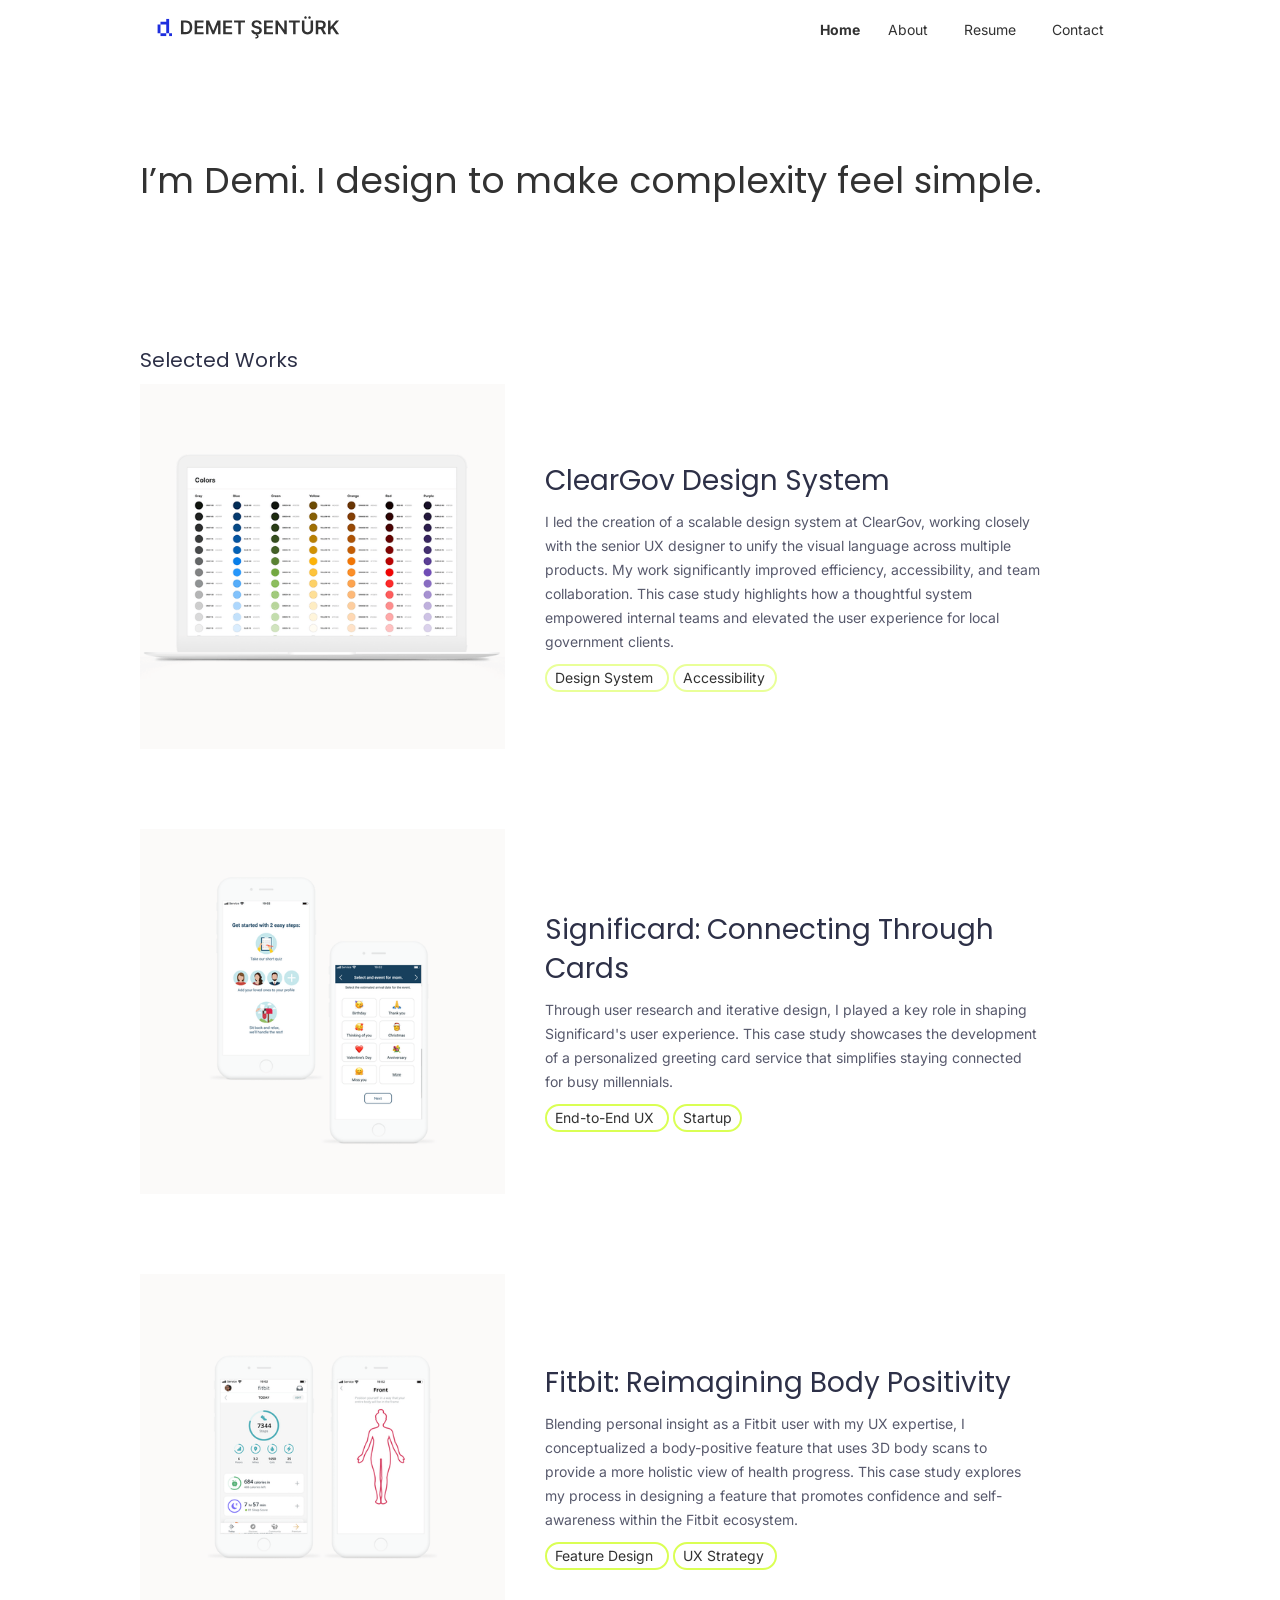
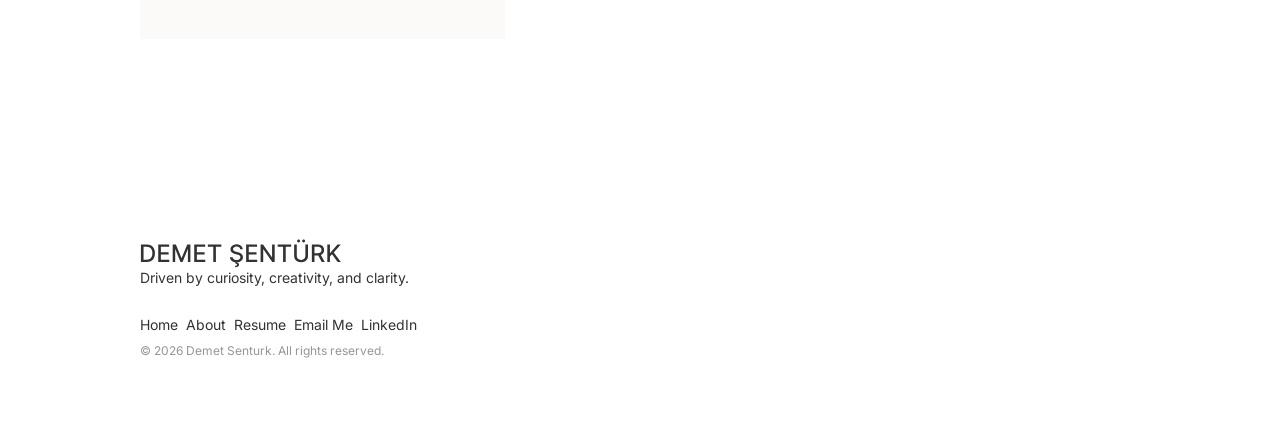
==== commit a5a96d14: "Change the all rights reserved from 2025 to 2026" ====
--- a/index.html
+++ b/index.html
@@ -1 +1 @@
-<!DOCTYPE html><!-- Last Published: Wed Aug 19 2026 21:52:26 GMT+0000 (Coordinated Universal Time) --><html data-wf-domain="www.demetsenturk.com" data-wf-page="66b943aa4126ee57e239d4a7" data-wf-site="66b943aa4126ee57e239d4a1"><head><meta charset="utf-8"/><title>Demet Şentürk Larson</title><meta content="width=device-width, initial-scale=1" name="viewport"/><link href="assets/webflow/81070a9b6ba3-demets-portfolio.webflow.shared.ddf93c09e.css" rel="stylesheet" type="text/css" integrity="sha384-3fk8Ce6UWEafJBMLkoInh1G9GXRKVi+tCqeckOFHGw0lxrvxKEciZpZtups+Lj/d" crossorigin="anonymous"/><link href="https://fonts.googleapis.com" rel="preconnect"/><link href="https://fonts.gstatic.com" rel="preconnect" crossorigin="anonymous"/><script src="assets/webflow/012e56dad079-webfont.js" type="text/javascript"></script><script type="text/javascript">WebFont.load({  google: {    families: ["Inter:300,400,500,600,700","Poppins:300,400,500,600,700"]  }});</script><script type="text/javascript">!function(o,c){var n=c.documentElement,t=" w-mod-";n.className+=t+"js",("ontouchstart"in o||o.DocumentTouch&&c instanceof DocumentTouch)&&(n.className+=t+"touch")}(window,document);</script><link href="assets/webflow/2ac6c2444369-68338636b5f30f1555f22169_favicon.svg" rel="shortcut icon" type="image/x-icon"/><link href="assets/webflow/5320d60d0db7-68482ac55f8d980998641155_webclip.svg" rel="apple-touch-icon"/></head><body><div data-animation="default" data-collapse="medium" data-duration="400" data-easing="ease" data-easing2="ease" role="banner" class="navbar w-nav"><div class="container navbar w-container"><a href="index.html" aria-current="page" class="brand w-nav-brand w--current"><img src="assets/webflow/44c9ddb413b6-6831bd3e1b9b50ca9cbf24c8_logo.svg" loading="lazy" width="184" alt="" class="image-8"/></a><nav role="navigation" class="nav-menu w-nav-menu"><a href="index.html" aria-current="page" class="nav-link w-nav-link w--current">Home</a><a href="about.html" class="nav-link w-nav-link">About</a><a href="assets/webflow/c73fffb1cc0b-68d553a8bcdb8ab0337ce8e2_DS_Sept_Resume__1_.pdf" data-w-id="90046d95-818b-fc50-2798-cec4e68c316b" target="_blank" class="nav-link w-nav-link">Resume</a><a href="mailto:uxdemet@gmail.com" class="nav-link w-nav-link">Contact</a></nav><div class="menu-button w-nav-button"><div class="icon w-icon-nav-menu"></div></div></div></div><section class="section hero"><div class="w-layout-blockcontainer container w-container"><h1 class="heading">I’m Demi. I design to make complexity feel simple.</h1></div></section><section class="section"><div class="w-layout-blockcontainer container w-container"><h4 class="h4">Selected Works</h4></div><div class="w-layout-blockcontainer container w-container"><a href="cleargov-design-system.html" class="case-study-container w-inline-block"><img src="assets/webflow/a8fd4f9d0070-67a7a52e3b30b4a18ad9ec45_cleargovthumbnail.png" loading="lazy" width="459" sizes="(max-width: 479px) 100vw, 459px" alt="" srcset="assets/webflow/66cca7976c17-67a7a52e3b30b4a18ad9ec45_cleargovthumbnail-p-500.png 500w, assets/webflow/e31a9e08735c-67a7a52e3b30b4a18ad9ec45_cleargovthumbnail-p-800.png 800w, assets/webflow/6ad4d6bcec60-67a7a52e3b30b4a18ad9ec45_cleargovthumbnail-p-1080.png 1080w, assets/webflow/1e44fc1ed907-67a7a52e3b30b4a18ad9ec45_cleargovthumbnail-p-1600.png 1600w, assets/webflow/a8fd4f9d0070-67a7a52e3b30b4a18ad9ec45_cleargovthumbnail.png 1762w" class="image"/><div class="w-layout-blockcontainer case-study-text-container w-container"><h3 class="h3">ClearGov Design System</h3><p class="paragraph landing">I led the creation of a scalable design system at ClearGov, working closely with the senior UX designer to unify the visual language across multiple products. My work significantly improved efficiency, accessibility, and team collaboration. This case study highlights how a thoughtful system empowered internal teams and elevated the user experience for local government clients.</p><div class="w-layout-blockcontainer tag-container w-container"><div class="tag design-system">Design System</div><div class="tag accessibility">Accessibility</div></div></div></a></div><div class="w-layout-blockcontainer container w-container"><a href="significard.html" class="case-study-container w-inline-block"><img class="image" src="assets/webflow/e2696f53136f-67a7a7f68edbe3b54d4e50fd_significard_thumbnail.png" width="391" alt="" sizes="(max-width: 479px) 100vw, 391px" loading="lazy" srcset="assets/webflow/9602edc93f05-67a7a7f68edbe3b54d4e50fd_significard_thumbnail-p-500.png 500w, assets/webflow/11eab7d55357-67a7a7f68edbe3b54d4e50fd_significard_thumbnail-p-800.png 800w, assets/webflow/7030658c6751-67a7a7f68edbe3b54d4e50fd_significard_thumbnail-p-1080.png 1080w, assets/webflow/be464b514cb6-67a7a7f68edbe3b54d4e50fd_significard_thumbnail-p-1600.png 1600w, assets/webflow/e2696f53136f-67a7a7f68edbe3b54d4e50fd_significard_thumbnail.png 1762w"/><div class="w-layout-blockcontainer case-study-text-container w-container"><h3 class="h3">Significard: Connecting Through Cards</h3><p class="paragraph landing">Through user research and iterative design, I played a key role in shaping Significard&#x27;s user experience. This case study showcases the development of a personalized greeting card service that simplifies staying connected for busy millennials.</p><div class="w-layout-blockcontainer tag-container w-container"><div class="tag end-to-end">End-to-End UX</div><div class="tag startup">Startup</div></div></div></a></div><div class="w-layout-blockcontainer container w-container"><a href="fitbit.html" class="case-study-container w-inline-block"><img src="assets/webflow/10534e27f2e8-67a7a7f5b1211c4e5de925d4_fitbit_thumbnail.png" loading="lazy" width="373" sizes="(max-width: 479px) 100vw, 373px" alt="" srcset="assets/webflow/b75b616548fe-67a7a7f5b1211c4e5de925d4_fitbit_thumbnail-p-500.png 500w, assets/webflow/4d0a65edee30-67a7a7f5b1211c4e5de925d4_fitbit_thumbnail-p-800.png 800w, assets/webflow/d1696666a137-67a7a7f5b1211c4e5de925d4_fitbit_thumbnail-p-1080.png 1080w, assets/webflow/71524664d8ac-67a7a7f5b1211c4e5de925d4_fitbit_thumbnail-p-1600.png 1600w, assets/webflow/10534e27f2e8-67a7a7f5b1211c4e5de925d4_fitbit_thumbnail.png 1762w" class="image"/><div class="w-layout-blockcontainer case-study-text-container w-container"><h3 class="h3">Fitbit: Reimagining Body Positivity</h3><p class="paragraph landing">Blending personal insight as a Fitbit user with my UX expertise, I conceptualized a body-positive feature that uses 3D body scans to provide a more holistic view of health progress. This case study explores my process in designing a feature that promotes confidence and self-awareness within the Fitbit ecosystem.</p><div class="w-layout-blockcontainer tag-container w-container"><div class="tag feature-design">Feature Design</div><div class="tag ux-strategy">UX Strategy</div></div></div></a></div></section><section class="footer"><div class="w-layout-blockcontainer container w-container"><div class="w-layout-blockcontainer footer-container w-container"><div class="w-layout-blockcontainer blurb w-container"><img src="assets/webflow/053ed4069dc9-66be5fd8cb3d9194c274fd57_DEMET_S_ENTU_RK.svg" loading="lazy" alt="" class="image-2"/></div></div><div class="text-block-6">Driven by curiosity, creativity, and clarity.</div><div class="w-layout-blockcontainer all-rights-reserved-container w-container"><div class="w-layout-blockcontainer link-container w-container"><a href="index.html" aria-current="page" class="footer-link w--current">Home</a><a href="about.html" class="footer-link">About</a><a href="https://drive.google.com/file/d/1F6TLCjB-dOoDtXdV5XCMhqWifZvKCyQM/view" class="footer-link">Resume</a><a href="mailto:larsenturk@gmail.com" class="footer-link">Email Me</a><a href="https://www.linkedin.com/in/demetsentvrk/" target="_blank" class="footer-link">LinkedIn</a></div><div class="text-block-2">© 2025 Demet Senturk. All rights reserved.</div></div></div></section><script src="assets/webflow/5cbcb7941aad-jquery-3.5.1.min.dc5e7f18c8.js" type="text/javascript" integrity="sha256-9/aliU8dGd2tb6OSsuzixeV4y/faTqgFtohetphbbj0=" crossorigin="anonymous"></script><script src="assets/webflow/92a4c17e8468-webflow.schunk.36b8fb49256177c8.js" type="text/javascript" integrity="sha384-4abIlA5/v7XaW1HMXKBgnUuhnjBYJ/Z9C1OSg4OhmVw9O3QeHJ/qJqFBERCDPv7G" crossorigin="anonymous"></script><script src="assets/webflow/4f212a5acc61-webflow.schunk.43666a3033c4217a.js" type="text/javascript" integrity="sha384-5JCW52ASTevCslVIBDC1yMYu48RFBLFesk4WtMGursEkdeoHSE8wnVepJNi3j7om" crossorigin="anonymous"></script><script src="assets/webflow/95aad2cfc9ea-webflow.4ac485bf.9589ea8fd062a46a.js" type="text/javascript" integrity="sha384-8wDLzqZ4f9osY8WRPOQ1OLV5rz3qVqtoOwT5nn+9OqPQZmNUC/AF/cuGgaIOslzx" crossorigin="anonymous"></script></body></html>
+<!DOCTYPE html><!-- Last Published: Wed Aug 19 2026 21:52:26 GMT+0000 (Coordinated Universal Time) --><html data-wf-domain="www.demetsenturk.com" data-wf-page="66b943aa4126ee57e239d4a7" data-wf-site="66b943aa4126ee57e239d4a1"><head><meta charset="utf-8"/><title>Demet Şentürk Larson</title><meta content="width=device-width, initial-scale=1" name="viewport"/><link href="assets/webflow/81070a9b6ba3-demets-portfolio.webflow.shared.ddf93c09e.css" rel="stylesheet" type="text/css" integrity="sha384-3fk8Ce6UWEafJBMLkoInh1G9GXRKVi+tCqeckOFHGw0lxrvxKEciZpZtups+Lj/d" crossorigin="anonymous"/><link href="https://fonts.googleapis.com" rel="preconnect"/><link href="https://fonts.gstatic.com" rel="preconnect" crossorigin="anonymous"/><script src="assets/webflow/012e56dad079-webfont.js" type="text/javascript"></script><script type="text/javascript">WebFont.load({  google: {    families: ["Inter:300,400,500,600,700","Poppins:300,400,500,600,700"]  }});</script><script type="text/javascript">!function(o,c){var n=c.documentElement,t=" w-mod-";n.className+=t+"js",("ontouchstart"in o||o.DocumentTouch&&c instanceof DocumentTouch)&&(n.className+=t+"touch")}(window,document);</script><link href="assets/webflow/2ac6c2444369-68338636b5f30f1555f22169_favicon.svg" rel="shortcut icon" type="image/x-icon"/><link href="assets/webflow/5320d60d0db7-68482ac55f8d980998641155_webclip.svg" rel="apple-touch-icon"/></head><body><div data-animation="default" data-collapse="medium" data-duration="400" data-easing="ease" data-easing2="ease" role="banner" class="navbar w-nav"><div class="container navbar w-container"><a href="index.html" aria-current="page" class="brand w-nav-brand w--current"><img src="assets/webflow/44c9ddb413b6-6831bd3e1b9b50ca9cbf24c8_logo.svg" loading="lazy" width="184" alt="" class="image-8"/></a><nav role="navigation" class="nav-menu w-nav-menu"><a href="index.html" aria-current="page" class="nav-link w-nav-link w--current">Home</a><a href="about.html" class="nav-link w-nav-link">About</a><a href="assets/webflow/c73fffb1cc0b-68d553a8bcdb8ab0337ce8e2_DS_Sept_Resume__1_.pdf" data-w-id="90046d95-818b-fc50-2798-cec4e68c316b" target="_blank" class="nav-link w-nav-link">Resume</a><a href="mailto:uxdemet@gmail.com" class="nav-link w-nav-link">Contact</a></nav><div class="menu-button w-nav-button"><div class="icon w-icon-nav-menu"></div></div></div></div><section class="section hero"><div class="w-layout-blockcontainer container w-container"><h1 class="heading">I’m Demi. I design to make complexity feel simple.</h1></div></section><section class="section"><div class="w-layout-blockcontainer container w-container"><h4 class="h4">Selected Works</h4></div><div class="w-layout-blockcontainer container w-container"><a href="cleargov-design-system.html" class="case-study-container w-inline-block"><img src="assets/webflow/a8fd4f9d0070-67a7a52e3b30b4a18ad9ec45_cleargovthumbnail.png" loading="lazy" width="459" sizes="(max-width: 479px) 100vw, 459px" alt="" srcset="assets/webflow/66cca7976c17-67a7a52e3b30b4a18ad9ec45_cleargovthumbnail-p-500.png 500w, assets/webflow/e31a9e08735c-67a7a52e3b30b4a18ad9ec45_cleargovthumbnail-p-800.png 800w, assets/webflow/6ad4d6bcec60-67a7a52e3b30b4a18ad9ec45_cleargovthumbnail-p-1080.png 1080w, assets/webflow/1e44fc1ed907-67a7a52e3b30b4a18ad9ec45_cleargovthumbnail-p-1600.png 1600w, assets/webflow/a8fd4f9d0070-67a7a52e3b30b4a18ad9ec45_cleargovthumbnail.png 1762w" class="image"/><div class="w-layout-blockcontainer case-study-text-container w-container"><h3 class="h3">ClearGov Design System</h3><p class="paragraph landing">I led the creation of a scalable design system at ClearGov, working closely with the senior UX designer to unify the visual language across multiple products. My work significantly improved efficiency, accessibility, and team collaboration. This case study highlights how a thoughtful system empowered internal teams and elevated the user experience for local government clients.</p><div class="w-layout-blockcontainer tag-container w-container"><div class="tag design-system">Design System</div><div class="tag accessibility">Accessibility</div></div></div></a></div><div class="w-layout-blockcontainer container w-container"><a href="significard.html" class="case-study-container w-inline-block"><img class="image" src="assets/webflow/e2696f53136f-67a7a7f68edbe3b54d4e50fd_significard_thumbnail.png" width="391" alt="" sizes="(max-width: 479px) 100vw, 391px" loading="lazy" srcset="assets/webflow/9602edc93f05-67a7a7f68edbe3b54d4e50fd_significard_thumbnail-p-500.png 500w, assets/webflow/11eab7d55357-67a7a7f68edbe3b54d4e50fd_significard_thumbnail-p-800.png 800w, assets/webflow/7030658c6751-67a7a7f68edbe3b54d4e50fd_significard_thumbnail-p-1080.png 1080w, assets/webflow/be464b514cb6-67a7a7f68edbe3b54d4e50fd_significard_thumbnail-p-1600.png 1600w, assets/webflow/e2696f53136f-67a7a7f68edbe3b54d4e50fd_significard_thumbnail.png 1762w"/><div class="w-layout-blockcontainer case-study-text-container w-container"><h3 class="h3">Significard: Connecting Through Cards</h3><p class="paragraph landing">Through user research and iterative design, I played a key role in shaping Significard&#x27;s user experience. This case study showcases the development of a personalized greeting card service that simplifies staying connected for busy millennials.</p><div class="w-layout-blockcontainer tag-container w-container"><div class="tag end-to-end">End-to-End UX</div><div class="tag startup">Startup</div></div></div></a></div><div class="w-layout-blockcontainer container w-container"><a href="fitbit.html" class="case-study-container w-inline-block"><img src="assets/webflow/10534e27f2e8-67a7a7f5b1211c4e5de925d4_fitbit_thumbnail.png" loading="lazy" width="373" sizes="(max-width: 479px) 100vw, 373px" alt="" srcset="assets/webflow/b75b616548fe-67a7a7f5b1211c4e5de925d4_fitbit_thumbnail-p-500.png 500w, assets/webflow/4d0a65edee30-67a7a7f5b1211c4e5de925d4_fitbit_thumbnail-p-800.png 800w, assets/webflow/d1696666a137-67a7a7f5b1211c4e5de925d4_fitbit_thumbnail-p-1080.png 1080w, assets/webflow/71524664d8ac-67a7a7f5b1211c4e5de925d4_fitbit_thumbnail-p-1600.png 1600w, assets/webflow/10534e27f2e8-67a7a7f5b1211c4e5de925d4_fitbit_thumbnail.png 1762w" class="image"/><div class="w-layout-blockcontainer case-study-text-container w-container"><h3 class="h3">Fitbit: Reimagining Body Positivity</h3><p class="paragraph landing">Blending personal insight as a Fitbit user with my UX expertise, I conceptualized a body-positive feature that uses 3D body scans to provide a more holistic view of health progress. This case study explores my process in designing a feature that promotes confidence and self-awareness within the Fitbit ecosystem.</p><div class="w-layout-blockcontainer tag-container w-container"><div class="tag feature-design">Feature Design</div><div class="tag ux-strategy">UX Strategy</div></div></div></a></div></section><section class="footer"><div class="w-layout-blockcontainer container w-container"><div class="w-layout-blockcontainer footer-container w-container"><div class="w-layout-blockcontainer blurb w-container"><img src="assets/webflow/053ed4069dc9-66be5fd8cb3d9194c274fd57_DEMET_S_ENTU_RK.svg" loading="lazy" alt="" class="image-2"/></div></div><div class="text-block-6">Driven by curiosity, creativity, and clarity.</div><div class="w-layout-blockcontainer all-rights-reserved-container w-container"><div class="w-layout-blockcontainer link-container w-container"><a href="index.html" aria-current="page" class="footer-link w--current">Home</a><a href="about.html" class="footer-link">About</a><a href="assets/webflow/c73fffb1cc0b-68d553a8bcdb8ab0337ce8e2_DS_Sept_Resume__1_.pdf" class="footer-link">Resume</a><a href="mailto:uxdemet@gmail.com" class="footer-link">Email Me</a><a href="https://www.linkedin.com/in/demetsentvrk/" target="_blank" class="footer-link">LinkedIn</a></div><div class="text-block-2">© 2026 Demet Senturk. All rights reserved.</div></div></div></section><script src="assets/webflow/5cbcb7941aad-jquery-3.5.1.min.dc5e7f18c8.js" type="text/javascript" integrity="sha256-9/aliU8dGd2tb6OSsuzixeV4y/faTqgFtohetphbbj0=" crossorigin="anonymous"></script><script src="assets/webflow/92a4c17e8468-webflow.schunk.36b8fb49256177c8.js" type="text/javascript" integrity="sha384-4abIlA5/v7XaW1HMXKBgnUuhnjBYJ/Z9C1OSg4OhmVw9O3QeHJ/qJqFBERCDPv7G" crossorigin="anonymous"></script><script src="assets/webflow/4f212a5acc61-webflow.schunk.43666a3033c4217a.js" type="text/javascript" integrity="sha384-5JCW52ASTevCslVIBDC1yMYu48RFBLFesk4WtMGursEkdeoHSE8wnVepJNi3j7om" crossorigin="anonymous"></script><script src="assets/webflow/95aad2cfc9ea-webflow.4ac485bf.9589ea8fd062a46a.js" type="text/javascript" integrity="sha384-8wDLzqZ4f9osY8WRPOQ1OLV5rz3qVqtoOwT5nn+9OqPQZmNUC/AF/cuGgaIOslzx" crossorigin="anonymous"></script></body></html>
